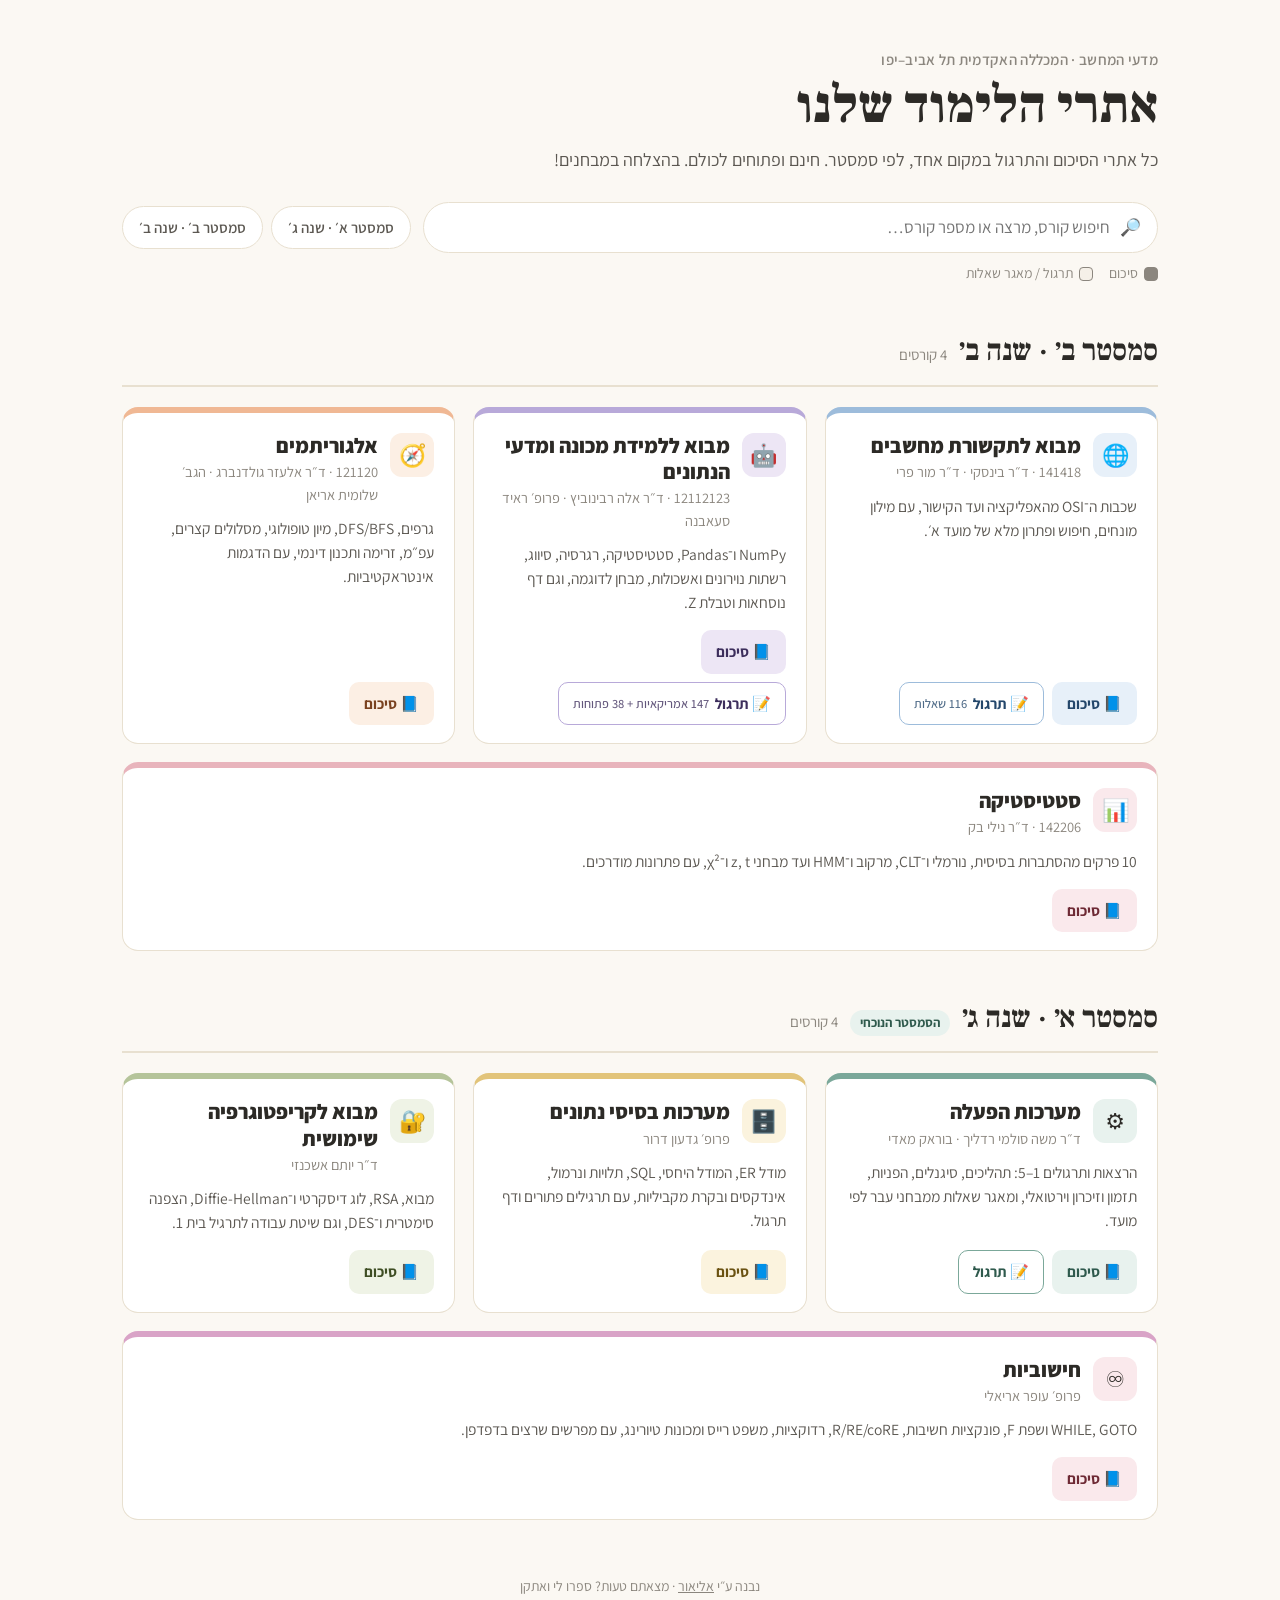
==== index.html @ f5ca0ba6 "Link computability summary; rename practice button Co-Authored-By: Claude Opus 5.5 <noreply@anthropi" ====
<!DOCTYPE html>
<html lang="he" dir="rtl">
<head>
<meta charset="utf-8">
<meta name="viewport" content="width=device-width, initial-scale=1">
<title>אתרי הלימוד · MTA</title>
<link rel="preconnect" href="https://fonts.googleapis.com">
<link rel="preconnect" href="https://fonts.gstatic.com" crossorigin>
<link href="https://fonts.googleapis.com/css2?family=Assistant:wght@400;500;600;700;800&family=Frank+Ruhl+Libre:wght@500;700;900&display=swap" rel="stylesheet">
<script data-goatcounter="https://eliorch.goatcounter.com/count" async src="//gc.zgo.at/count.js"></script>
<style>
  :root{
    --bg:#FBF8F3; --bg-soft:#F5F0E8; --card:#FFFFFF;
    --ink:#2C2A26; --ink-soft:#5C5852; --muted:#8B867E; --border:#E8E0D0;
    --teal:#7BA89A; --teal-bg:#E8F2EE; --teal-text:#2F5A4D;
    --pink:#E8B4BC; --pink-bg:#FAE9EC; --pink-text:#6E2A35;
    --lav:#B8A9D9; --lav-bg:#EDE6F5; --lav-text:#3D2E5C;
    --peach:#F0B894; --peach-bg:#FCEFE4; --peach-text:#7A4220;
    --sky:#9DBCDB; --sky-bg:#E7F0F9; --sky-text:#24476B;
    --sage:#B5C49A; --sage-bg:#EFF3E6; --sage-text:#3F4E24;
    --gold:#E2C47A; --gold-bg:#FBF3DE; --gold-text:#6B5212;
    --radius:16px;
  }
  @media (prefers-color-scheme: dark){
    :root{
      --bg:#1C1B19; --bg-soft:#24221F; --card:#2A2825;
      --ink:#F1ECE4; --ink-soft:#C9C2B7; --muted:#958E83; --border:#3A3733;
      --teal-bg:#22332E; --teal-text:#A9D3C6;
      --pink-bg:#3A272B; --pink-text:#F2C3CB;
      --lav-bg:#2E2840; --lav-text:#D4C9F0;
      --peach-bg:#3A2C22; --peach-text:#F5CDB0;
      --sky-bg:#22303F; --sky-text:#BBD5EF;
      --sage-bg:#2C3324; --sage-text:#CFDDB3;
      --gold-bg:#373020; --gold-text:#EED89E;
    }
  }
  *{box-sizing:border-box}
  html{scroll-behavior:smooth}
  body{
    margin:0; background:var(--bg); color:var(--ink);
    font-family:"Assistant",system-ui,sans-serif; font-size:17px; line-height:1.55;
  }
  .wrap{max-inline-size:1080px; margin-inline:auto; padding-inline:22px; padding-block:48px 64px}

  header.hero{margin-block-end:34px}
  .eyebrow{color:var(--muted); font-weight:600; letter-spacing:.02em; font-size:15px; margin:0 0 6px}
  h1{font-family:"Frank Ruhl Libre",serif; font-weight:900; font-size:clamp(34px,5.5vw,52px); line-height:1.1; margin:0 0 12px}
  .lead{color:var(--ink-soft); font-size:18px; max-inline-size:640px; margin:0}

  .tools{display:flex; flex-wrap:wrap; gap:12px; align-items:center; margin-block:28px 8px}
  .search{
    flex:1 1 260px; display:flex; align-items:center; gap:8px;
    background:var(--card); border:1px solid var(--border); border-radius:999px; padding:10px 16px;
  }
  .search input{border:0; outline:0; background:transparent; color:var(--ink); font:inherit; inline-size:100%}
  .search:focus-within{border-color:var(--teal)}
  .jump{display:flex; gap:8px; flex-wrap:wrap}
  .jump a{
    text-decoration:none; color:var(--ink-soft); font-weight:600; font-size:15px;
    border:1px solid var(--border); border-radius:999px; padding:9px 16px; background:var(--card);
  }
  .jump a:hover{color:var(--ink); border-color:var(--muted)}

  section.sem{margin-block-start:44px}
  .sem-head{display:flex; align-items:baseline; gap:12px; flex-wrap:wrap; border-block-end:2px solid var(--border); padding-block-end:10px; margin-block-end:20px}
  .sem-head h2{font-family:"Frank Ruhl Libre",serif; font-weight:700; font-size:30px; margin:0}
  .sem-head .meta{color:var(--muted); font-size:15px}
  .badge-now{background:var(--teal-bg); color:var(--teal-text); font-weight:700; font-size:13px; border-radius:999px; padding:3px 10px}

  .grid{display:flex; flex-wrap:wrap; gap:18px}
  .card{
    flex:1 1 300px; max-inline-size:100%;
    background:var(--card); border:1px solid var(--border); border-radius:var(--radius);
    padding:20px 20px 18px; display:flex; flex-direction:column; gap:10px;
    border-block-start:6px solid var(--accent);
    transition:transform .15s ease, box-shadow .15s ease;
  }
  .card:hover{transform:translateY(-2px); box-shadow:0 8px 24px rgba(0,0,0,.06)}
  .card .top{display:flex; gap:12px; align-items:flex-start}
  .icon{
    flex:none; inline-size:44px; block-size:44px; border-radius:12px;
    display:grid; place-items:center; font-size:22px; background:var(--accent-bg);
  }
  .card h3{margin:0; font-size:21px; font-weight:800; line-height:1.25}
  .card .who{margin:2px 0 0; color:var(--muted); font-size:14.5px}
  .card .desc{margin:0; color:var(--ink-soft); font-size:15.5px}
  .links{display:flex; flex-wrap:wrap; gap:8px; margin-block-start:auto; padding-block-start:6px}
  .btn{
    display:inline-flex; align-items:center; gap:6px; text-decoration:none; font-weight:700; font-size:15px;
    border-radius:10px; padding:9px 14px; border:1.5px solid transparent;
  }
  .btn.sum{background:var(--accent-bg); color:var(--accent-text)}
  .btn.que{background:transparent; color:var(--accent-text); border-color:var(--accent)}
  .btn:hover{filter:brightness(.96)}
  .c-rose{--accent:#D9A3C7;--accent-bg:var(--pink-bg);--accent-text:var(--pink-text)}
  .btn small{font-weight:500; opacity:.8}

  .c-teal{--accent:var(--teal);--accent-bg:var(--teal-bg);--accent-text:var(--teal-text)}
  .c-pink{--accent:var(--pink);--accent-bg:var(--pink-bg);--accent-text:var(--pink-text)}
  .c-lav{--accent:var(--lav);--accent-bg:var(--lav-bg);--accent-text:var(--lav-text)}
  .c-peach{--accent:var(--peach);--accent-bg:var(--peach-bg);--accent-text:var(--peach-text)}
  .c-sky{--accent:var(--sky);--accent-bg:var(--sky-bg);--accent-text:var(--sky-text)}
  .c-sage{--accent:var(--sage);--accent-bg:var(--sage-bg);--accent-text:var(--sage-text)}
  .c-gold{--accent:var(--gold);--accent-bg:var(--gold-bg);--accent-text:var(--gold-text)}

  .empty{display:none; color:var(--muted); padding:30px 0; text-align:center}
  footer{margin-block-start:56px; color:var(--muted); font-size:14px; text-align:center}
  footer a{color:inherit}
  .legend{display:flex; gap:16px; flex-wrap:wrap; color:var(--muted); font-size:14px; margin-block-start:10px}
  .legend span{display:inline-flex; align-items:center; gap:6px}
  .dot{inline-size:14px; block-size:14px; border-radius:4px; background:var(--bg-soft); border:1.5px solid var(--muted)}
  .dot.fill{background:var(--muted)}
</style>
</head>
<body>
<div class="wrap">

  <header class="hero">
    <p class="eyebrow">מדעי המחשב · המכללה האקדמית תל אביב–יפו</p>
    <h1>אתרי הלימוד שלנו</h1>
    <p class="lead">כל אתרי הסיכום והתרגול במקום אחד, לפי סמסטר. חינם ופתוחים לכולם. בהצלחה במבחנים!</p>

    <div class="tools">
      <label class="search">
        <span aria-hidden="true">🔎</span>
        <input id="q" type="search" placeholder="חיפוש קורס, מרצה או מספר קורס…" autocomplete="off">
      </label>
      <nav class="jump" aria-label="מעבר לסמסטר">
        <a href="#sem-3a">סמסטר א׳ · שנה ג׳</a>
        <a href="#sem-2b">סמסטר ב׳ · שנה ב׳</a>
      </nav>
    </div>
    <div class="legend">
      <span><i class="dot fill"></i> סיכום</span>
      <span><i class="dot"></i> תרגול / מאגר שאלות</span>
    </div>
  </header>

  <!-- ================= סמסטר ב׳ שנה ב׳ ================= -->
  <section class="sem" id="sem-2b">
    <div class="sem-head">
      <h2>סמסטר ב׳ · שנה ב׳</h2>
      <span class="meta">4 קורסים</span>
    </div>
    <div class="grid">

      <article class="card c-sky" data-k="תקשורת מחשבים 141418 בינסקי מור פרי רשתות">
        <div class="top"><div class="icon">🌐</div>
          <div><h3>מבוא לתקשורת מחשבים</h3><p class="who">141418 · ד״ר בינסקי · ד״ר מור פרי</p></div></div>
        <p class="desc">שכבות ה־OSI מהאפליקציה ועד הקישור, עם מילון מונחים, חיפוש ופתרון מלא של מועד א׳.</p>
        <div class="links">
          <a class="btn sum" href="https://eliorch.github.io/comsum/">📘 סיכום</a>
          <a class="btn que" href="https://eliorch.github.io/comque/">📝 תרגול <small>116 שאלות</small></a>
        </div>
      </article>

      <article class="card c-lav" data-k="למידת מכונה מדעי הנתונים ml 12112123 רבינוביץ סעאבנה pandas רגרסיה">
        <div class="top"><div class="icon">🤖</div>
          <div><h3>מבוא ללמידת מכונה ומדעי הנתונים</h3><p class="who">12112123 · ד״ר אלה רבינוביץ · פרופ׳ ראיד סעאבנה</p></div></div>
        <p class="desc">NumPy ו־Pandas, סטטיסטיקה, רגרסיה, סיווג, רשתות נוירונים ואשכולות, מבחן לדוגמה, וגם דף נוסחאות וטבלת Z.</p>
        <div class="links">
          <a class="btn sum" href="https://eliorch.github.io/mlsum/">📘 סיכום</a>
          <a class="btn que" href="https://eliorch.github.io/mlque/">📝 תרגול <small>147 אמריקאיות + 38 פתוחות</small></a>
        </div>
      </article>

      <article class="card c-peach" data-k="אלגוריתמים 121120 גולדנברג שלומית אריאן גרפים dfs bfs דייקסטרה">
        <div class="top"><div class="icon">🧭</div>
          <div><h3>אלגוריתמים</h3><p class="who">121120 · ד״ר אלעזר גולדנברג · הגב׳ שלומית אריאן</p></div></div>
        <p class="desc">גרפים, DFS/BFS, מיון טופולוגי, מסלולים קצרים, עפ״מ, זרימה ותכנון דינמי, עם הדגמות אינטראקטיביות.</p>
        <div class="links">
          <a class="btn sum" href="https://eliorch.github.io/algosum/">📘 סיכום</a>
        </div>
      </article>

      <article class="card c-pink" data-k="סטטיסטיקה 142206 בק מבחני השערות מרקוב">
        <div class="top"><div class="icon">📊</div>
          <div><h3>סטטיסטיקה</h3><p class="who">142206 · ד״ר נילי בק</p></div></div>
        <p class="desc">10 פרקים מהסתברות בסיסית, נורמלי ו־CLT, מרקוב ו־HMM ועד מבחני z, t ו־χ², עם פתרונות מודרכים.</p>
        <div class="links">
          <a class="btn sum" href="https://eliorch.github.io/statsum/">📘 סיכום</a>
        </div>
      </article>

    </div>
  </section>

  <!-- ================= סמסטר א׳ שנה ג׳ ================= -->
  <section class="sem" id="sem-3a">
    <div class="sem-head">
      <h2>סמסטר א׳ · שנה ג׳</h2>
      <span class="badge-now">הסמסטר הנוכחי</span>
      <span class="meta">4 קורסים</span>
    </div>
    <div class="grid">

      <article class="card c-teal" data-k="מערכות הפעלה os סולמי רדליך מאדי תהליכים זיכרון וירטואלי">
        <div class="top"><div class="icon">⚙️</div>
          <div><h3>מערכות הפעלה</h3><p class="who">ד״ר משה סולמי רדליך · בוראק מאדי</p></div></div>
        <p class="desc">הרצאות ותרגולים 1–5: תהליכים, סיגנלים, הפניות, תזמון וזיכרון וירטואלי, ומאגר שאלות ממבחני עבר לפי מועד.</p>
        <div class="links">
          <a class="btn sum" href="https://eliorch.github.io/ossum/">📘 סיכום</a>
          <a class="btn que" href="https://eliorch.github.io/osque/">📝 תרגול</a>
        </div>
      </article>

      <article class="card c-gold" data-k="מערכות בסיסי נתונים db דרור sql er מודל יחסי">
        <div class="top"><div class="icon">🗄️</div>
          <div><h3>מערכות בסיסי נתונים</h3><p class="who">פרופ׳ גדעון דרור</p></div></div>
        <p class="desc">מודל ER, המודל היחסי, SQL, תלויות ונרמול, אינדקסים ובקרת מקביליות, עם תרגילים פתורים ודף תרגול.</p>
        <div class="links">
          <a class="btn sum" href="https://eliorch.github.io/dbsum/">📘 סיכום</a>
        </div>
      </article>

      <article class="card c-sage" data-k="קריפטוגרפיה שימושית crypto אשכנזי הצפנה">
        <div class="top"><div class="icon">🔐</div>
          <div><h3>מבוא לקריפטוגרפיה שימושית</h3><p class="who">ד״ר יותם אשכנזי</p></div></div>
        <p class="desc">מבוא, RSA, לוג דיסקרטי ו־Diffie-Hellman, הצפנה סימטרית ו־DES, וגם שיטת עבודה לתרגיל בית 1.</p>
        <div class="links">
          <a class="btn sum" href="https://eliorch.github.io/cryptosum/">📘 סיכום</a>
        </div>
      </article>

      <article class="card c-rose" data-k="חישוביות אריאלי while goto מכונת טיורינג רייס רדוקציות כריעות">
        <div class="top"><div class="icon">♾️</div>
          <div><h3>חישוביות</h3><p class="who">פרופ׳ עופר אריאלי</p></div></div>
        <p class="desc">WHILE, GOTO ושפת F, פונקציות חשיבות, R/RE/coRE, רדוקציות, משפט רייס ומכונות טיורינג, עם מפרשים שרצים בדפדפן.</p>
        <div class="links">
          <a class="btn sum" href="https://eliorch.github.io/computsum/">📘 סיכום</a>
        </div>
      </article>

    </div>
  </section>

  <p class="empty" id="empty">לא נמצא קורס מתאים לחיפוש.</p>

  <footer>
    נבנה ע״י <a href="https://github.com/EliorCh">אליאור</a> · מצאתם טעות? ספרו לי ואתקן
  </footer>
</div>

<script>
  const q = document.getElementById('q');
  const cards = [...document.querySelectorAll('.card')];
  const sems = [...document.querySelectorAll('section.sem')];
  q.addEventListener('input', () => {
    const t = q.value.trim().toLowerCase();
    let any = false;
    cards.forEach(c => {
      const hit = !t || (c.textContent + ' ' + c.dataset.k).toLowerCase().includes(t);
      c.style.display = hit ? '' : 'none';
      if (hit) any = true;
    });
    sems.forEach(s => {
      s.style.display = [...s.querySelectorAll('.card')].some(c => c.style.display !== 'none') ? '' : 'none';
    });
    document.getElementById('empty').style.display = any ? 'none' : 'block';
  });
</script>
</body>
</html>
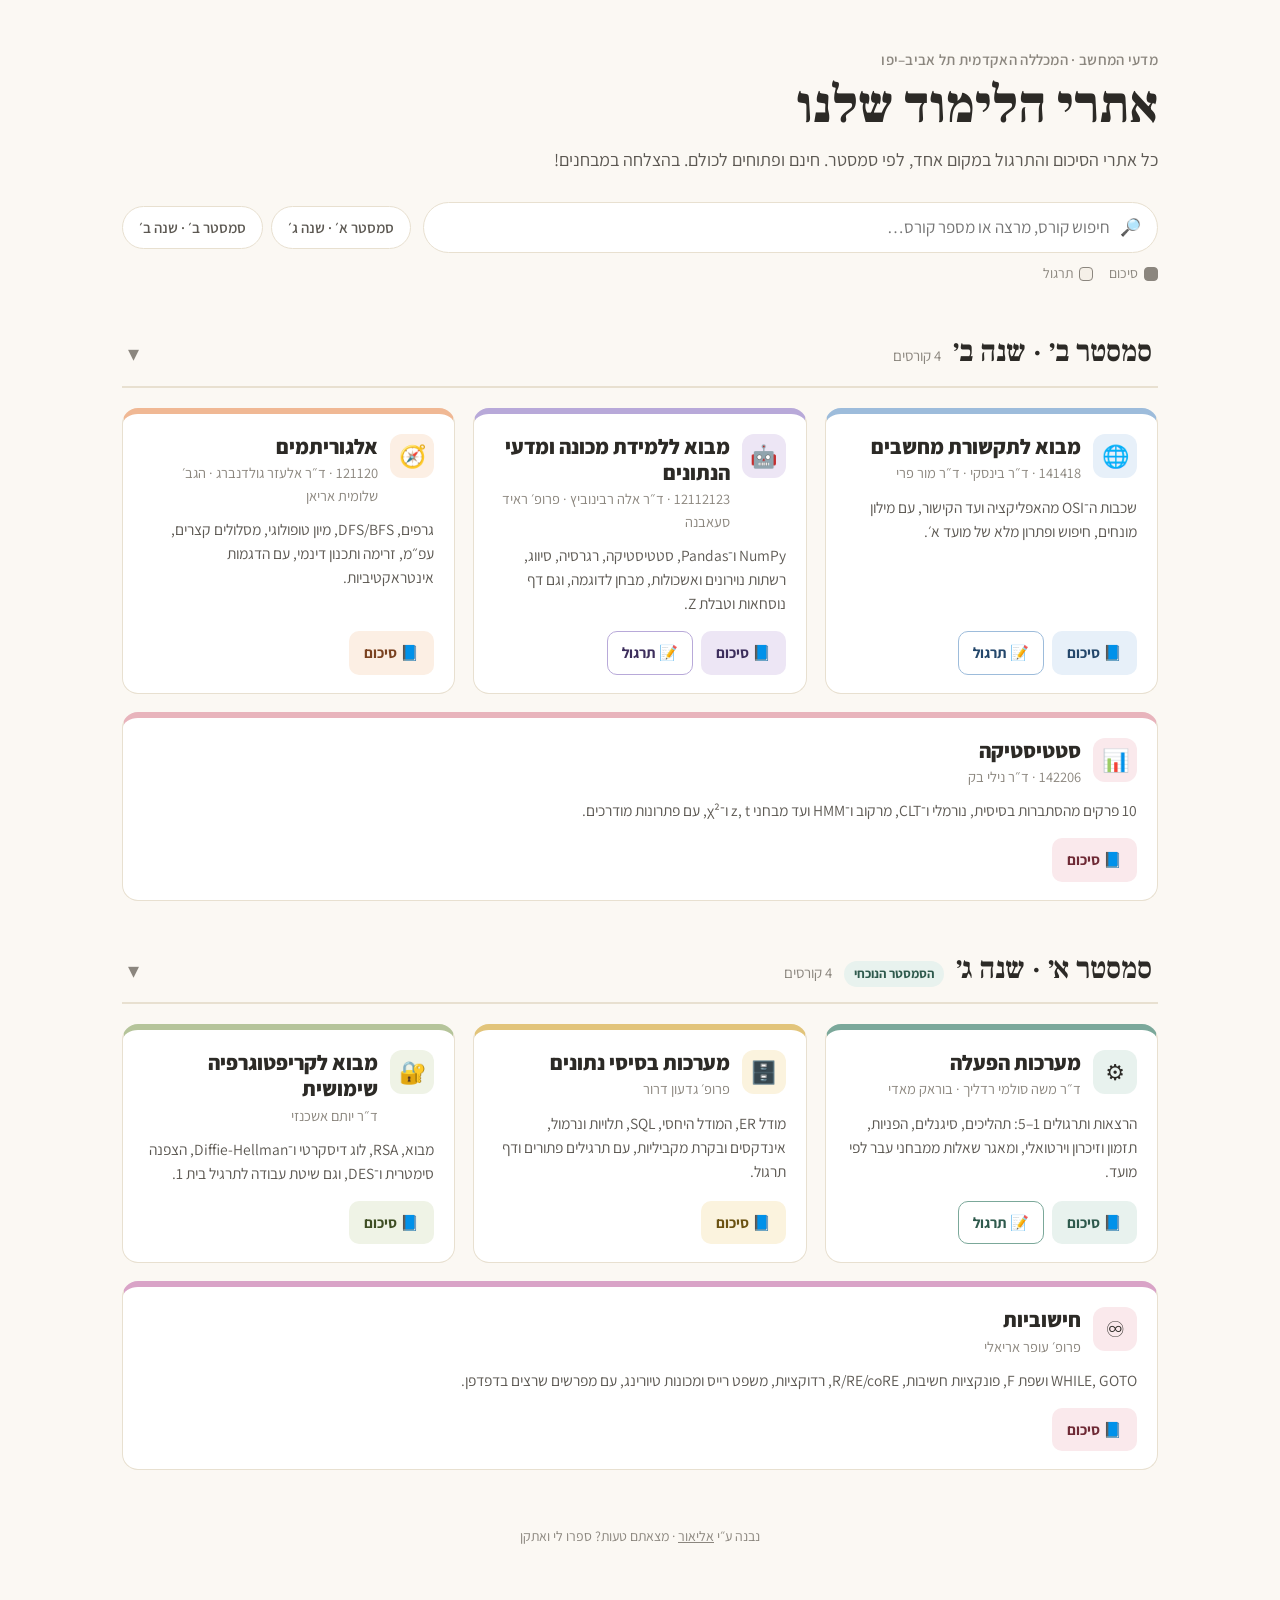
==== commit 3d64f91f: "Collapsible semesters; drop question counts Co-Authored-By: Claude Opus 5.5 <noreply@anthropic.com> " ====
--- a/index.html
+++ b/index.html
@@ -63,6 +63,13 @@
 
   section.sem{margin-block-start:44px}
   .sem-head{display:flex; align-items:baseline; gap:12px; flex-wrap:wrap; border-block-end:2px solid var(--border); padding-block-end:10px; margin-block-end:20px}
+  .sem-head{inline-size:100%; background:none; border:0; border-block-end:2px solid var(--border); color:inherit; font:inherit; text-align:start; cursor:pointer}
+  .sem-head:hover h2{color:var(--ink-soft)}
+  .chev{margin-inline-start:auto; font-size:22px; color:var(--muted); transition:transform .2s ease}
+  section.sem.collapsed .chev{transform:rotate(90deg)}
+  section.sem.collapsed .grid{display:none}
+  section.sem.collapsed .sem-head{margin-block-end:0}
+  .sem-tools{display:flex; gap:8px}
   .sem-head h2{font-family:"Frank Ruhl Libre",serif; font-weight:700; font-size:30px; margin:0}
   .sem-head .meta{color:var(--muted); font-size:15px}
   .badge-now{background:var(--teal-bg); color:var(--teal-text); font-weight:700; font-size:13px; border-radius:999px; padding:3px 10px}
@@ -132,16 +139,17 @@
     </div>
     <div class="legend">
       <span><i class="dot fill"></i> סיכום</span>
-      <span><i class="dot"></i> תרגול / מאגר שאלות</span>
+      <span><i class="dot"></i> תרגול</span>
     </div>
   </header>
 
   <!-- ================= סמסטר ב׳ שנה ב׳ ================= -->
   <section class="sem" id="sem-2b">
-    <div class="sem-head">
+    <button class="sem-head" type="button" aria-expanded="true">
       <h2>סמסטר ב׳ · שנה ב׳</h2>
       <span class="meta">4 קורסים</span>
-    </div>
+      <span class="chev" aria-hidden="true">▾</span>
+    </button>
     <div class="grid">
 
       <article class="card c-sky" data-k="תקשורת מחשבים 141418 בינסקי מור פרי רשתות">
@@ -150,7 +158,7 @@
         <p class="desc">שכבות ה־OSI מהאפליקציה ועד הקישור, עם מילון מונחים, חיפוש ופתרון מלא של מועד א׳.</p>
         <div class="links">
           <a class="btn sum" href="https://eliorch.github.io/comsum/">📘 סיכום</a>
-          <a class="btn que" href="https://eliorch.github.io/comque/">📝 תרגול <small>116 שאלות</small></a>
+          <a class="btn que" href="https://eliorch.github.io/comque/">📝 תרגול</a>
         </div>
       </article>
 
@@ -160,7 +168,7 @@
         <p class="desc">NumPy ו־Pandas, סטטיסטיקה, רגרסיה, סיווג, רשתות נוירונים ואשכולות, מבחן לדוגמה, וגם דף נוסחאות וטבלת Z.</p>
         <div class="links">
           <a class="btn sum" href="https://eliorch.github.io/mlsum/">📘 סיכום</a>
-          <a class="btn que" href="https://eliorch.github.io/mlque/">📝 תרגול <small>147 אמריקאיות + 38 פתוחות</small></a>
+          <a class="btn que" href="https://eliorch.github.io/mlque/">📝 תרגול</a>
         </div>
       </article>
 
@@ -187,11 +195,12 @@
 
   <!-- ================= סמסטר א׳ שנה ג׳ ================= -->
   <section class="sem" id="sem-3a">
-    <div class="sem-head">
+    <button class="sem-head" type="button" aria-expanded="true">
       <h2>סמסטר א׳ · שנה ג׳</h2>
       <span class="badge-now">הסמסטר הנוכחי</span>
       <span class="meta">4 קורסים</span>
-    </div>
+      <span class="chev" aria-hidden="true">▾</span>
+    </button>
     <div class="grid">
 
       <article class="card c-teal" data-k="מערכות הפעלה os סולמי רדליך מאדי תהליכים זיכרון וירטואלי">
@@ -245,6 +254,24 @@
   const q = document.getElementById('q');
   const cards = [...document.querySelectorAll('.card')];
   const sems = [...document.querySelectorAll('section.sem')];
+
+  const KEY='semCollapsed';
+  let saved={}; try{saved=JSON.parse(localStorage.getItem(KEY)||'{}')}catch(e){}
+  function setOpen(s,open){
+    s.classList.toggle('collapsed',!open);
+    s.querySelector('.sem-head').setAttribute('aria-expanded',String(open));
+  }
+  sems.forEach(s=>{
+    if(saved[s.id]) setOpen(s,false);
+    s.querySelector('.sem-head').addEventListener('click',()=>{
+      const open=s.classList.contains('collapsed');
+      setOpen(s,open); saved[s.id]=!open;
+      try{localStorage.setItem(KEY,JSON.stringify(saved))}catch(e){}
+    });
+  });
+  document.querySelectorAll('.jump a').forEach(a=>a.addEventListener('click',()=>{
+    const s=document.querySelector(a.getAttribute('href')); if(s) setOpen(s,true);
+  }));
   q.addEventListener('input', () => {
     const t = q.value.trim().toLowerCase();
     let any = false;
@@ -254,6 +281,7 @@
       if (hit) any = true;
     });
     sems.forEach(s => {
+      if (t) s.classList.remove('collapsed'); else if (saved[s.id]) s.classList.add('collapsed');
       s.style.display = [...s.querySelectorAll('.card')].some(c => c.style.display !== 'none') ? '' : 'none';
     });
     document.getElementById('empty').style.display = any ? 'none' : 'block';
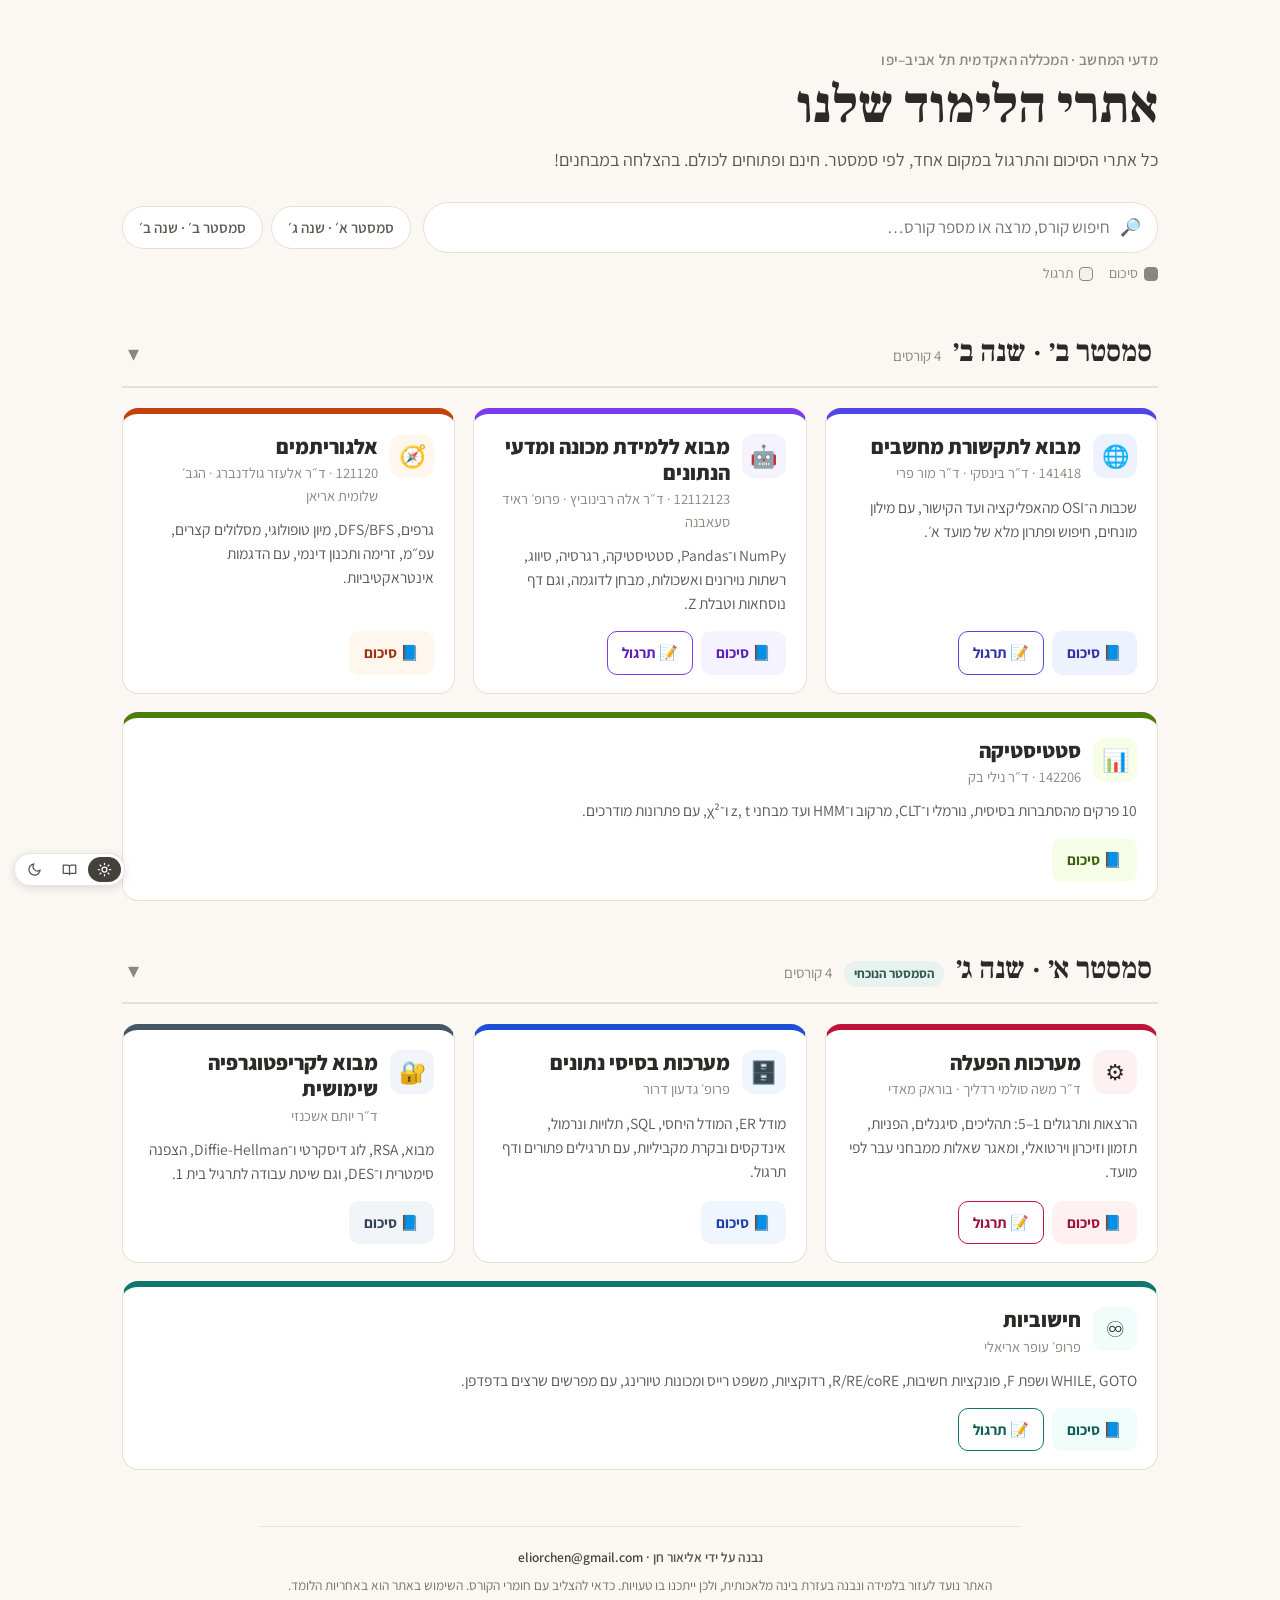
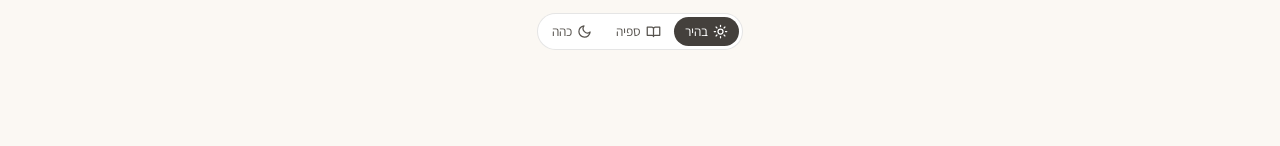
==== commit 2f0487a2: "Shared design language: course colors, reading themes, footer, report/ask panel Co-Authored-By: Clau" ====
--- a/index.html
+++ b/index.html
@@ -21,19 +21,6 @@
     --gold:#E2C47A; --gold-bg:#FBF3DE; --gold-text:#6B5212;
     --radius:16px;
   }
-  @media (prefers-color-scheme: dark){
-    :root{
-      --bg:#1C1B19; --bg-soft:#24221F; --card:#2A2825;
-      --ink:#F1ECE4; --ink-soft:#C9C2B7; --muted:#958E83; --border:#3A3733;
-      --teal-bg:#22332E; --teal-text:#A9D3C6;
-      --pink-bg:#3A272B; --pink-text:#F2C3CB;
-      --lav-bg:#2E2840; --lav-text:#D4C9F0;
-      --peach-bg:#3A2C22; --peach-text:#F5CDB0;
-      --sky-bg:#22303F; --sky-text:#BBD5EF;
-      --sage-bg:#2C3324; --sage-text:#CFDDB3;
-      --gold-bg:#373020; --gold-text:#EED89E;
-    }
-  }
   *{box-sizing:border-box}
   html{scroll-behavior:smooth}
   body{
@@ -76,6 +63,7 @@
 
   .grid{display:flex; flex-wrap:wrap; gap:18px}
   .card{
+    --accent:var(--mta-acc); --accent-bg:var(--mta-acc-soft); --accent-text:var(--mta-acc-ink);
     flex:1 1 300px; max-inline-size:100%;
     background:var(--card); border:1px solid var(--border); border-radius:var(--radius);
     padding:20px 20px 18px; display:flex; flex-direction:column; gap:10px;
@@ -99,16 +87,8 @@
   .btn.sum{background:var(--accent-bg); color:var(--accent-text)}
   .btn.que{background:transparent; color:var(--accent-text); border-color:var(--accent)}
   .btn:hover{filter:brightness(.96)}
-  .c-rose{--accent:#D9A3C7;--accent-bg:var(--pink-bg);--accent-text:var(--pink-text)}
   .btn small{font-weight:500; opacity:.8}
 
-  .c-teal{--accent:var(--teal);--accent-bg:var(--teal-bg);--accent-text:var(--teal-text)}
-  .c-pink{--accent:var(--pink);--accent-bg:var(--pink-bg);--accent-text:var(--pink-text)}
-  .c-lav{--accent:var(--lav);--accent-bg:var(--lav-bg);--accent-text:var(--lav-text)}
-  .c-peach{--accent:var(--peach);--accent-bg:var(--peach-bg);--accent-text:var(--peach-text)}
-  .c-sky{--accent:var(--sky);--accent-bg:var(--sky-bg);--accent-text:var(--sky-text)}
-  .c-sage{--accent:var(--sage);--accent-bg:var(--sage-bg);--accent-text:var(--sage-text)}
-  .c-gold{--accent:var(--gold);--accent-bg:var(--gold-bg);--accent-text:var(--gold-text)}
 
   .empty{display:none; color:var(--muted); padding:30px 0; text-align:center}
   footer{margin-block-start:56px; color:var(--muted); font-size:14px; text-align:center}
@@ -118,6 +98,7 @@
   .dot{inline-size:14px; block-size:14px; border-radius:4px; background:var(--bg-soft); border:1.5px solid var(--muted)}
   .dot.fill{background:var(--muted)}
 </style>
+<!-- mta-theme --><link rel="stylesheet" href="site-theme.css"><script src="site-theme.js" data-course="home" data-fam="home" data-footer=".wrap"></script><!-- /mta-theme -->
 </head>
 <body>
 <div class="wrap">
@@ -152,7 +133,7 @@
     </button>
     <div class="grid">
 
-      <article class="card c-sky" data-k="תקשורת מחשבים 141418 בינסקי מור פרי רשתות">
+      <article class="card mta-c-com" data-k="תקשורת מחשבים 141418 בינסקי מור פרי רשתות">
         <div class="top"><div class="icon">🌐</div>
           <div><h3>מבוא לתקשורת מחשבים</h3><p class="who">141418 · ד״ר בינסקי · ד״ר מור פרי</p></div></div>
         <p class="desc">שכבות ה־OSI מהאפליקציה ועד הקישור, עם מילון מונחים, חיפוש ופתרון מלא של מועד א׳.</p>
@@ -162,7 +143,7 @@
         </div>
       </article>
 
-      <article class="card c-lav" data-k="למידת מכונה מדעי הנתונים ml 12112123 רבינוביץ סעאבנה pandas רגרסיה">
+      <article class="card mta-c-ml" data-k="למידת מכונה מדעי הנתונים ml 12112123 רבינוביץ סעאבנה pandas רגרסיה">
         <div class="top"><div class="icon">🤖</div>
           <div><h3>מבוא ללמידת מכונה ומדעי הנתונים</h3><p class="who">12112123 · ד״ר אלה רבינוביץ · פרופ׳ ראיד סעאבנה</p></div></div>
         <p class="desc">NumPy ו־Pandas, סטטיסטיקה, רגרסיה, סיווג, רשתות נוירונים ואשכולות, מבחן לדוגמה, וגם דף נוסחאות וטבלת Z.</p>
@@ -172,7 +153,7 @@
         </div>
       </article>
 
-      <article class="card c-peach" data-k="אלגוריתמים 121120 גולדנברג שלומית אריאן גרפים dfs bfs דייקסטרה">
+      <article class="card mta-c-algo" data-k="אלגוריתמים 121120 גולדנברג שלומית אריאן גרפים dfs bfs דייקסטרה">
         <div class="top"><div class="icon">🧭</div>
           <div><h3>אלגוריתמים</h3><p class="who">121120 · ד״ר אלעזר גולדנברג · הגב׳ שלומית אריאן</p></div></div>
         <p class="desc">גרפים, DFS/BFS, מיון טופולוגי, מסלולים קצרים, עפ״מ, זרימה ותכנון דינמי, עם הדגמות אינטראקטיביות.</p>
@@ -181,7 +162,7 @@
         </div>
       </article>
 
-      <article class="card c-pink" data-k="סטטיסטיקה 142206 בק מבחני השערות מרקוב">
+      <article class="card mta-c-stats" data-k="סטטיסטיקה 142206 בק מבחני השערות מרקוב">
         <div class="top"><div class="icon">📊</div>
           <div><h3>סטטיסטיקה</h3><p class="who">142206 · ד״ר נילי בק</p></div></div>
         <p class="desc">10 פרקים מהסתברות בסיסית, נורמלי ו־CLT, מרקוב ו־HMM ועד מבחני z, t ו־χ², עם פתרונות מודרכים.</p>
@@ -203,7 +184,7 @@
     </button>
     <div class="grid">
 
-      <article class="card c-teal" data-k="מערכות הפעלה os סולמי רדליך מאדי תהליכים זיכרון וירטואלי">
+      <article class="card mta-c-os" data-k="מערכות הפעלה os סולמי רדליך מאדי תהליכים זיכרון וירטואלי">
         <div class="top"><div class="icon">⚙️</div>
           <div><h3>מערכות הפעלה</h3><p class="who">ד״ר משה סולמי רדליך · בוראק מאדי</p></div></div>
         <p class="desc">הרצאות ותרגולים 1–5: תהליכים, סיגנלים, הפניות, תזמון וזיכרון וירטואלי, ומאגר שאלות ממבחני עבר לפי מועד.</p>
@@ -213,7 +194,7 @@
         </div>
       </article>
 
-      <article class="card c-gold" data-k="מערכות בסיסי נתונים db דרור sql er מודל יחסי">
+      <article class="card mta-c-db" data-k="מערכות בסיסי נתונים db דרור sql er מודל יחסי">
         <div class="top"><div class="icon">🗄️</div>
           <div><h3>מערכות בסיסי נתונים</h3><p class="who">פרופ׳ גדעון דרור</p></div></div>
         <p class="desc">מודל ER, המודל היחסי, SQL, תלויות ונרמול, אינדקסים ובקרת מקביליות, עם תרגילים פתורים ודף תרגול.</p>
@@ -222,7 +203,7 @@
         </div>
       </article>
 
-      <article class="card c-sage" data-k="קריפטוגרפיה שימושית crypto אשכנזי הצפנה">
+      <article class="card mta-c-crypto" data-k="קריפטוגרפיה שימושית crypto אשכנזי הצפנה">
         <div class="top"><div class="icon">🔐</div>
           <div><h3>מבוא לקריפטוגרפיה שימושית</h3><p class="who">ד״ר יותם אשכנזי</p></div></div>
         <p class="desc">מבוא, RSA, לוג דיסקרטי ו־Diffie-Hellman, הצפנה סימטרית ו־DES, וגם שיטת עבודה לתרגיל בית 1.</p>
@@ -231,12 +212,13 @@
         </div>
       </article>
 
-      <article class="card c-rose" data-k="חישוביות אריאלי while goto מכונת טיורינג רייס רדוקציות כריעות">
+      <article class="card mta-c-comp" data-k="חישוביות אריאלי while goto מכונת טיורינג רייס רדוקציות כריעות">
         <div class="top"><div class="icon">♾️</div>
           <div><h3>חישוביות</h3><p class="who">פרופ׳ עופר אריאלי</p></div></div>
         <p class="desc">WHILE, GOTO ושפת F, פונקציות חשיבות, R/RE/coRE, רדוקציות, משפט רייס ומכונות טיורינג, עם מפרשים שרצים בדפדפן.</p>
         <div class="links">
           <a class="btn sum" href="https://eliorch.github.io/computsum/">📘 סיכום</a>
+          <a class="btn que" href="https://eliorch.github.io/computque/">📝 תרגול</a>
         </div>
       </article>
 
@@ -245,9 +227,6 @@
 
   <p class="empty" id="empty">לא נמצא קורס מתאים לחיפוש.</p>
 
-  <footer>
-    נבנה ע״י <a href="https://github.com/EliorCh">אליאור</a> · מצאתם טעות? ספרו לי ואתקן
-  </footer>
 </div>
 
 <script>
--- a/site-theme.css
+++ b/site-theme.css
@@ -0,0 +1,148 @@
+@import url("https://fonts.googleapis.com/css2?family=Assistant:wght@400;500;600;700;800&family=Frank+Ruhl+Libre:wght@500;700;900&display=swap");
+/* =====================================================================
+   Shared design language for all of Elior's MTA study sites.
+   Loaded by every site as ../main/site-theme.css (+ site-theme.js).
+   One place to change: course colors, themes, footer, per-family hooks.
+   ===================================================================== */
+
+/* ---------- 1. Course colors (one line per course; .mta-c-<course> applies them to a single element, e.g. a card on the home page) ---------- */
+:root{
+  --mta-acc:#4f46e5; --mta-acc-soft:#eef2ff; --mta-acc-ink:#3730a3;
+  --mta-side1:#1e1b4b; --mta-side2:#312e81; --mta-hi:#fbbf24;
+}
+html[data-course="com"],.mta-c-com{--mta-acc:#4f46e5;--mta-acc-soft:#eef2ff;--mta-acc-ink:#3730a3;--mta-side1:#1e1b4b;--mta-side2:#312e81}
+html[data-course="ml"],.mta-c-ml{--mta-acc:#7c3aed;--mta-acc-soft:#f5f3ff;--mta-acc-ink:#5b21b6;--mta-side1:#2e1065;--mta-side2:#4c1d95}
+html[data-course="algo"],.mta-c-algo{--mta-acc:#c2410c;--mta-acc-soft:#fff7ed;--mta-acc-ink:#9a3412;--mta-side1:#431407;--mta-side2:#7c2d12}
+html[data-course="stats"],.mta-c-stats{--mta-acc:#4d7c0f;--mta-acc-soft:#f7fee7;--mta-acc-ink:#3f6212;--mta-side1:#1a2e05;--mta-side2:#365314}
+html[data-course="os"],.mta-c-os{--mta-acc:#be123c;--mta-acc-soft:#fff1f2;--mta-acc-ink:#9f1239;--mta-side1:#4c0519;--mta-side2:#881337}
+html[data-course="db"],.mta-c-db{--mta-acc:#1d4ed8;--mta-acc-soft:#eff6ff;--mta-acc-ink:#1e40af;--mta-side1:#172554;--mta-side2:#1e3a8a}
+html[data-course="comp"],.mta-c-comp{--mta-acc:#0f766e;--mta-acc-soft:#f0fdfa;--mta-acc-ink:#115e59;--mta-side1:#042f2e;--mta-side2:#134e4a}
+html[data-course="crypto"],.mta-c-crypto{--mta-acc:#475569;--mta-acc-soft:#f1f5f9;--mta-acc-ink:#334155;--mta-side1:#0f172a;--mta-side2:#1e293b}
+html[data-course="home"],.mta-c-home{--mta-acc:#44403c;--mta-acc-soft:#f5f5f4;--mta-acc-ink:#292524;--mta-side1:#1c1917;--mta-side2:#292524}
+
+/* ---------- 2. Reading themes (chosen by the student, saved across all sites) ---------- */
+html[data-mta-theme="sepia"]{filter:sepia(.32) brightness(.97) contrast(.97)}
+html[data-mta-theme="dark"]{filter:invert(1) hue-rotate(180deg) contrast(.86);background:#fbf9f3}
+/* things that are already dark, or are pictures, are flipped back so they keep their real colors */
+html[data-mta-theme="dark"] :is(img,video,canvas,picture,iframe,.mta-keep){filter:invert(1) hue-rotate(180deg)}
+html[data-mta-theme="dark"] :is(img,video,canvas,picture,iframe,.mta-keep) :is(img,video,canvas,picture,iframe,.mta-keep){filter:none}
+
+/* ---------- 3. Footer and theme switcher ---------- */
+.mta-foot{direction:rtl;text-align:center;margin:56px auto 24px;padding:20px 16px 8px;max-width:760px;
+  border-top:1px solid rgba(0,0,0,.09);color:#78716c;font-size:13.5px;line-height:1.6;font-family:inherit}
+.mta-foot p{margin:0 0 6px;color:inherit}
+.mta-foot .mta-by{font-weight:600;color:#57534e}
+.mta-foot a{color:var(--mta-acc);text-decoration:none}
+.mta-foot a:hover{text-decoration:underline}
+.mta-theme{display:inline-flex;gap:2px;padding:3px;border-radius:999px;background:#fff;border:1px solid rgba(0,0,0,.1);direction:rtl}
+.mta-theme button svg{display:block}
+.mta-theme button{all:unset;cursor:pointer;display:inline-flex;align-items:center;gap:5px;padding:4px 11px;border-radius:999px;
+  font:500 13px/1.4 inherit;color:#57534e;font-family:inherit}
+.mta-theme button:hover{background:#f5f5f4}
+.mta-theme button[aria-pressed="true"]{background:var(--mta-acc);color:#fff}
+.mta-theme button:focus-visible{outline:2px solid var(--mta-acc);outline-offset:1px}
+.mta-theme-inline{margin-top:10px}
+.mta-theme-float{position:fixed;left:14px;bottom:14px;z-index:90;box-shadow:0 2px 10px rgba(0,0,0,.12)}
+.mta-theme-float .mta-l{display:none}
+.mta-theme-float button{padding:5px 9px;font-size:14px}
+@media print{.mta-theme-float,.mta-theme-inline{display:none}}
+
+/* ---------- 4. Family hooks: map the course color into each site family ---------- */
+
+/* 4a. Summary sites with the indigo sidebar (comsum, algosum, statsum, mlsum) */
+html[data-fam="ind"]{--indigo-9:var(--mta-side2);--indigo-7:var(--mta-acc);--indigo-3:var(--mta-acc-soft);--indigo-1:var(--mta-acc-soft)}
+html[data-fam="ind"] .sidebar{background:linear-gradient(180deg,var(--mta-side1) 0%,var(--mta-side2) 100%)}
+html[data-fam="ind"] .sidebar :is(.brand-sub,.nav-list a){color:rgba(255,255,255,.78)}
+html[data-fam="ind"] .sidebar :is(.brand-meta,.nav-label){color:rgba(255,255,255,.55)}
+html[data-fam="ind"] .sidebar .nav-list a:hover,html[data-fam="ind"] .sidebar .nav-list a.active{color:#fff}
+html[data-fam="ind"][data-mta-theme="dark"] :is(.sidebar,pre,.code-label){filter:invert(1) hue-rotate(180deg) brightness(1.07)}
+
+/* 4b. Computability summary (computsum) */
+html[data-fam="rail"] body{--accent:var(--mta-acc);--accent-soft:var(--mta-acc-soft)}
+html[data-fam="rail"] .rail{background:linear-gradient(180deg,var(--mta-side1) 0%,var(--mta-side2) 100%)}
+html[data-fam="rail"] .rail :is(a.ch,.brand small){color:rgba(255,255,255,.8)}
+html[data-fam="rail"] .rail :is(.secs a,.brand-meta,.nav-label){color:rgba(255,255,255,.58)}
+html[data-fam="rail"] .rail :is(a.ch:hover,a.ch.active,.secs a.on,.secs a:hover){color:#fff}
+html[data-fam="rail"][data-mta-theme="dark"] :is(.rail,pre,.menu-btn,#nilv,.nil-float){filter:invert(1) hue-rotate(180deg) brightness(1.07)}
+
+/* 4c. Operating-systems summary (ossum) */
+html[data-fam="os"]{--ink:var(--mta-acc);--rail-1:var(--mta-side1);--rail-2:var(--mta-side2)}
+html[data-fam="os"] nav.side :is(.sub,a.sec){color:rgba(255,255,255,.62)}
+html[data-fam="os"] nav.side a.ch{color:rgba(255,255,255,.85)}
+html[data-fam="os"][data-mta-theme="dark"] :is(nav.side,pre){filter:invert(1) hue-rotate(180deg) brightness(1.07)}
+
+/* shared building blocks the restyled families use */
+html[data-fam="db"],html[data-fam="cr"]{--mta-serif:"Frank Ruhl Libre",Georgia,serif;--mta-sans:"Assistant",-apple-system,sans-serif}
+
+/* 4d. Database systems summary (dbsum) */
+html[data-fam="db"]{--paper:#fbf9f3;--surface:#fffefa;--ink:#1c1917;--muted:#6f6863;--line:#e7e5e0;--grid:#f1efe9}
+html[data-fam="db"] body{font-family:var(--mta-sans);
+  background-image:radial-gradient(circle at 20% 0%,rgba(99,102,241,.035),transparent 40%),radial-gradient(circle at 80% 100%,rgba(245,158,11,.035),transparent 40%);background-attachment:fixed}
+html[data-fam="db"] :is(h1,h2,h3){font-family:var(--mta-serif);font-weight:700}
+html[data-fam="db"] h1{letter-spacing:-.02em}
+html[data-fam="db"] main h2{border-bottom:0;position:relative;padding-inline-start:18px;padding-bottom:0;letter-spacing:-.01em}
+html[data-fam="db"] main h2::before{content:"";position:absolute;inset-inline-start:0;top:.3em;bottom:.3em;width:4px;border-radius:2px;background:var(--mta-acc)}
+html[data-fam="db"] nav.side{background:linear-gradient(180deg,var(--mta-side1),var(--mta-side2))!important;color:#fff;border:0!important}
+html[data-fam="db"] nav.side :is(.brand,a){color:rgba(255,255,255,.82)}
+html[data-fam="db"] nav.side .brand{font-family:var(--mta-serif);font-weight:700;color:#fff}
+html[data-fam="db"] nav.side :is(.navh,li.navpart){color:rgba(255,255,255,.55)}
+html[data-fam="db"] nav.side a:hover{background:rgba(255,255,255,.08);color:#fff}
+html[data-fam="db"] nav.side :is(a.active,ol.pages a[aria-current="page"]){background:rgba(255,255,255,.12);color:#fff;box-shadow:inset -3px 0 0 var(--mta-hi)}
+html[data-fam="db"] .menubtn{background:var(--mta-side2);color:#fff;border-color:var(--mta-side2)}
+html[data-fam="db"] table{border-radius:10px;overflow:hidden;box-shadow:0 1px 2px rgba(28,25,23,.04),0 1px 3px rgba(28,25,23,.06)}
+html[data-fam="db"][data-mta-theme="dark"] :is(nav.side,.menubtn){filter:invert(1) hue-rotate(180deg) brightness(1.07)}
+
+/* 4e. Cryptography summary (cryptosum) */
+html[data-fam="cr"]{--bg:#fbf9f3;--paper:#fffefa;--ink:#1c1917;--muted:#6f6863;--line:#e7e5e0;--side:var(--mta-side1);--accent:var(--mta-acc)}
+html[data-fam="cr"] body{font-family:var(--mta-sans);
+  background-image:radial-gradient(circle at 20% 0%,rgba(99,102,241,.035),transparent 40%),radial-gradient(circle at 80% 100%,rgba(245,158,11,.035),transparent 40%);background-attachment:fixed}
+html[data-fam="cr"] :is(h1,h2,h3){font-family:var(--mta-serif);font-weight:700}
+html[data-fam="cr"] h3{color:var(--ink)}
+html[data-fam="cr"] nav.side{background:linear-gradient(180deg,var(--mta-side1),var(--mta-side2));color:rgba(255,255,255,.82)}
+html[data-fam="cr"] nav.side .brand{font-family:var(--mta-serif)}
+html[data-fam="cr"] nav.side h4{color:var(--mta-hi)}
+html[data-fam="cr"] .cover{background:linear-gradient(135deg,var(--mta-side1),var(--mta-side2))}
+html[data-fam="cr"] th{background:#f1f5f9}
+html[data-fam="cr"] code{background:#f5f5f4;border:1px solid #e7e5e4;color:#be185d}
+html[data-fam="cr"] .box{border-radius:14px;box-shadow:0 1px 2px rgba(28,25,23,.04),0 1px 3px rgba(28,25,23,.06)}
+html[data-fam="cr"][data-mta-theme="dark"] :is(nav.side,pre,.cover){filter:invert(1) hue-rotate(180deg) brightness(1.07)}
+
+/* 4f. Practice sites built on the pastel quiz app (comque, mlque, computque) */
+html[data-fam="que"] .course-code{background:var(--mta-acc-soft);color:var(--mta-acc-ink);border-color:color-mix(in srgb,var(--mta-acc) 30%,transparent)}
+html[data-fam="que"] .hero-stat-value{color:var(--mta-acc-ink)}
+html[data-fam="que"] .exam-header{border-top:4px solid var(--mta-acc)}
+html[data-fam="que"] nav{border-top:4px solid var(--mta-acc)}
+html[data-fam="que"] .btn-primary{background:var(--mta-acc)}
+html[data-fam="que"] .mta-topbar{display:flex;gap:6px 14px;align-items:center;justify-content:center;flex-wrap:wrap;padding:8px 16px;
+  background:linear-gradient(90deg,var(--mta-side1),var(--mta-side2));color:#fff;font-size:14px;font-weight:600}
+html[data-fam="que"] .mta-topbar a{color:#fff;text-decoration:none;opacity:.85;border:1px solid rgba(255,255,255,.3);border-radius:999px;padding:2px 12px}
+html[data-fam="que"] .mta-topbar a:hover{opacity:1;background:rgba(255,255,255,.12)}
+html[data-fam="que"][data-mta-theme="dark"] :is(.mta-topbar,pre.wh){filter:invert(1) hue-rotate(180deg) brightness(1.07)}
+
+/* 4g. Operating-systems practice (osque) */
+html[data-fam="osq"]{--accent:var(--mta-acc);--accent-soft:var(--mta-acc-soft)}
+html[data-fam="osq"] header.top{border-top:5px solid var(--mta-acc);background:linear-gradient(90deg,var(--mta-side1),var(--mta-side2));border-bottom:0}
+html[data-fam="osq"] header.top :is(.brand,.brand small){color:#fff}
+html[data-fam="osq"] header.top nav.tabs a{color:rgba(255,255,255,.82)}
+html[data-fam="osq"] header.top nav.tabs a:hover{color:#fff;background:rgba(255,255,255,.1)}
+html[data-fam="osq"] header.top nav.tabs a[aria-current="page"]{background:#fff;color:var(--mta-acc-ink)}
+html[data-fam="osq"] header.top nav.tabs a.ext{border-color:rgba(255,255,255,.6);color:#fff}
+html[data-fam="osq"][data-mta-theme="dark"] :is(header.top,pre){filter:invert(1) hue-rotate(180deg) brightness(1.07)}
+
+/* ---------- 5. Report / ask-the-lecturer panel (practice sites) ---------- */
+.mta-fb-bar{display:flex;flex-wrap:wrap;gap:6px;margin-top:12px;padding-top:10px;border-top:1px dashed rgba(0,0,0,.1);direction:rtl}
+.mta-fb-bar>button{all:unset;cursor:pointer;font:500 13px/1.4 inherit;font-family:inherit;color:#78716c;padding:3px 10px;border-radius:999px;border:1px solid rgba(0,0,0,.12)}
+.mta-fb-bar>button:hover{color:var(--mta-acc-ink);border-color:var(--mta-acc);background:var(--mta-acc-soft)}
+.mta-fb-slot{flex-basis:100%}
+.mta-fb{margin-top:8px;padding:14px 16px;border-radius:12px;background:#fffefa;border:1px solid color-mix(in srgb,var(--mta-acc) 35%,#e7e5e0);text-align:right;cursor:auto}
+.mta-fb h4{margin:0 0 8px;font-size:15px;color:var(--mta-acc-ink)}
+.mta-fb label{display:block;font-size:13.5px;color:#57534e;margin-bottom:8px}
+.mta-fb textarea,.mta-fb input:not([type=checkbox]){display:block;width:100%;box-sizing:border-box;margin-top:4px;font:inherit;font-size:14px;padding:7px 9px;border-radius:8px;border:1px solid #d6d3d1;background:#fff;color:#1c1917}
+.mta-fb .mta-cb{display:flex;gap:6px;align-items:center}
+.mta-fb-row{display:flex;flex-wrap:wrap;gap:8px;margin:6px 0}
+.mta-fb-btn{all:unset;cursor:pointer;font:600 13.5px/1.4 inherit;font-family:inherit;padding:6px 14px;border-radius:8px;background:var(--mta-acc);color:#fff}
+.mta-fb-btn.ghost{background:transparent;color:var(--mta-acc-ink);border:1px solid var(--mta-acc)}
+.mta-fb-hint{font-size:12.5px;color:#78716c;margin:4px 0 0}
+.mta-fb-msg{font-size:13px;color:#15803d;margin-top:4px}
+.mta-fb-msg textarea{direction:rtl}
+.mta-fb-prev{max-height:220px;overflow:auto;font-size:13px;line-height:1.55;background:#f5f5f4;border-radius:8px;padding:8px 12px;margin:6px 0;color:#44403c;white-space:pre-wrap}
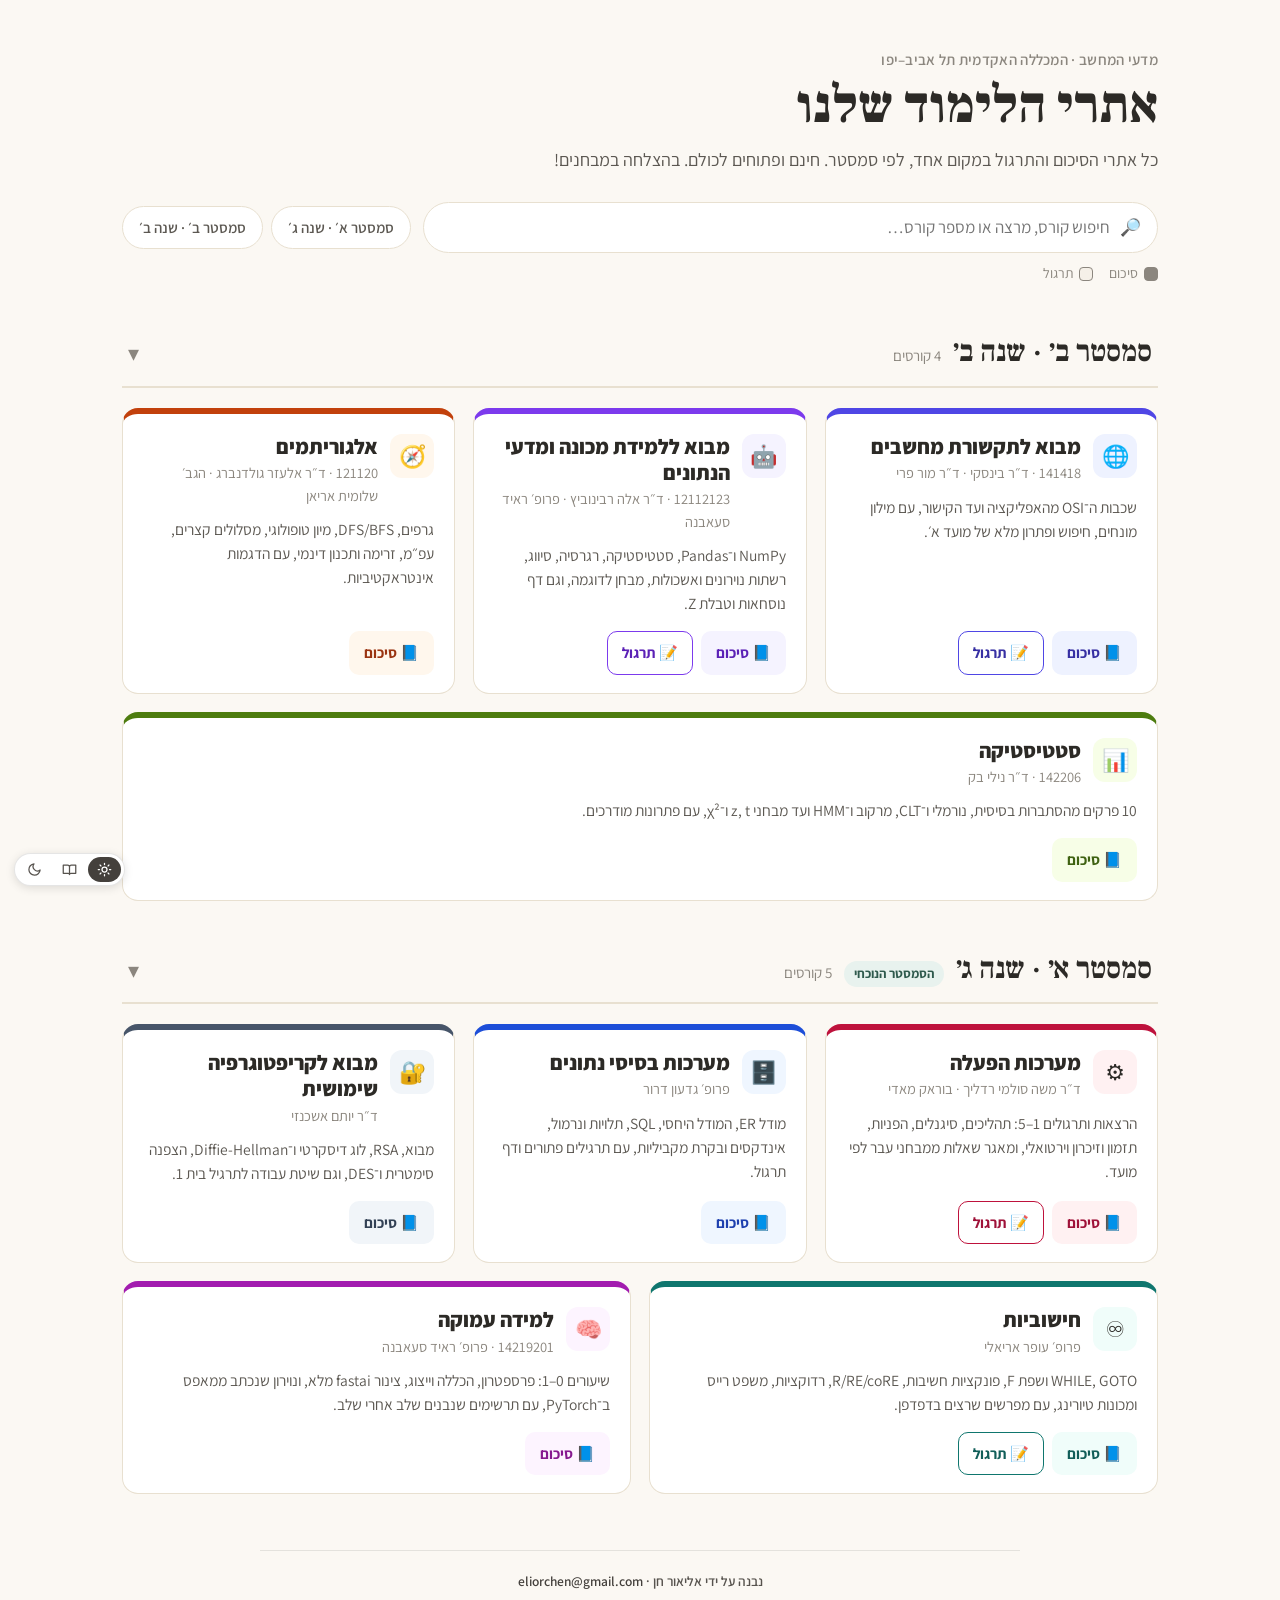
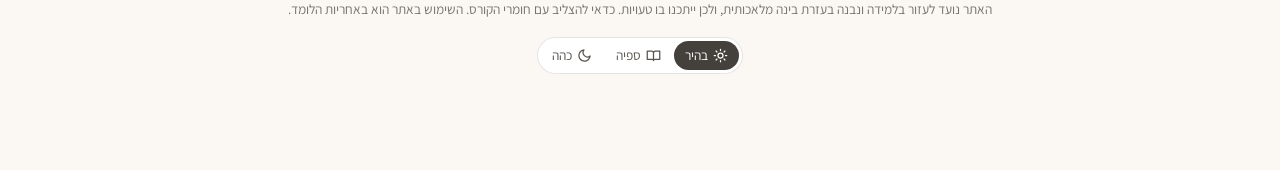
==== commit a7f15733: "קורס חדש: למידה עמוקה (dlsum) — כרטיס בדף הבית, צבע, תפריט ולוח הבקרה Co-Authored-By: Claude Opus 5." ====
--- a/index.html
+++ b/index.html
@@ -179,7 +179,7 @@
     <button class="sem-head" type="button" aria-expanded="true">
       <h2>סמסטר א׳ · שנה ג׳</h2>
       <span class="badge-now">הסמסטר הנוכחי</span>
-      <span class="meta">4 קורסים</span>
+      <span class="meta">5 קורסים</span>
       <span class="chev" aria-hidden="true">▾</span>
     </button>
     <div class="grid">
@@ -219,6 +219,15 @@
         <div class="links">
           <a class="btn sum" href="https://eliorch.github.io/computsum/">📘 סיכום</a>
           <a class="btn que" href="https://eliorch.github.io/computque/">📝 תרגול</a>
+        </div>
+      </article>
+
+      <article class="card mta-c-dl" data-k="למידה עמוקה deep learning dl 14219201 סעאבנה ראיד fastai pytorch רשתות נוירונים פרספטרון רגרסיה">
+        <div class="top"><div class="icon">🧠</div>
+          <div><h3>למידה עמוקה</h3><p class="who">14219201 · פרופ׳ ראיד סעאבנה</p></div></div>
+        <p class="desc">שיעורים 0–1: פרספטרון, הכללה וייצוג, צינור fastai מלא, ונוירון שנכתב ממאפס ב־PyTorch, עם תרשימים שנבנים שלב אחרי שלב.</p>
+        <div class="links">
+          <a class="btn sum" href="https://eliorch.github.io/dlsum/">📘 סיכום</a>
         </div>
       </article>
 
--- a/site-theme.css
+++ b/site-theme.css
@@ -17,15 +17,27 @@
 html[data-course="os"],.mta-c-os{--mta-acc:#be123c;--mta-acc-soft:#fff1f2;--mta-acc-ink:#9f1239;--mta-side1:#4c0519;--mta-side2:#881337}
 html[data-course="db"],.mta-c-db{--mta-acc:#1d4ed8;--mta-acc-soft:#eff6ff;--mta-acc-ink:#1e40af;--mta-side1:#172554;--mta-side2:#1e3a8a}
 html[data-course="comp"],.mta-c-comp{--mta-acc:#0f766e;--mta-acc-soft:#f0fdfa;--mta-acc-ink:#115e59;--mta-side1:#042f2e;--mta-side2:#134e4a}
+html[data-course="dl"],.mta-c-dl{--mta-acc:#a21caf;--mta-acc-soft:#fdf4ff;--mta-acc-ink:#86198f;--mta-side1:#4a044e;--mta-side2:#701a75}
 html[data-course="crypto"],.mta-c-crypto{--mta-acc:#475569;--mta-acc-soft:#f1f5f9;--mta-acc-ink:#334155;--mta-side1:#0f172a;--mta-side2:#1e293b}
 html[data-course="home"],.mta-c-home{--mta-acc:#44403c;--mta-acc-soft:#f5f5f4;--mta-acc-ink:#292524;--mta-side1:#1c1917;--mta-side2:#292524}
 
 /* ---------- 2. Reading themes (chosen by the student, saved across all sites) ---------- */
-html[data-mta-theme="sepia"]{filter:sepia(.32) brightness(.97) contrast(.97)}
-html[data-mta-theme="dark"]{filter:invert(1) hue-rotate(180deg) contrast(.86);background:#fbf9f3}
-/* things that are already dark, or are pictures, are flipped back so they keep their real colors */
-html[data-mta-theme="dark"] :is(img,video,canvas,picture,iframe,.mta-keep){filter:invert(1) hue-rotate(180deg)}
-html[data-mta-theme="dark"] :is(img,video,canvas,picture,iframe,.mta-keep) :is(img,video,canvas,picture,iframe,.mta-keep){filter:none}
+/* dark = recolored by site-theme.js from what is on screen (Material dark-theme guidance: #121212-like page, off-white text, desaturated accents).
+   Until that first pass finishes the page stays hidden for a moment, so there is no white flash. */
+html[data-mta-theme="dark"]{background:#141312;color-scheme:dark}
+html[data-mta-theme="dark"]:not(.mta-dark-ready) body{opacity:0;animation:mtaShow 0s linear 1.2s forwards}
+@keyframes mtaShow{to{opacity:1}}
+html[data-mta-theme="dark"] .mta-theme{background:#26241f;border-color:rgba(255,255,255,.14)}
+html[data-mta-theme="dark"] .mta-theme button{color:#d6d3d1}
+html[data-mta-theme="dark"] .mta-theme button:hover{background:rgba(255,255,255,.08)}
+/* sepia = warmer paper only. No filter: text keeps the crisp dark ink of the light theme */
+html[data-mta-theme="sepia"],html[data-mta-theme="sepia"][data-fam]{
+  --bg:#f4ecd9;--bg-soft:#ece2cb;--bg-paper:#fbf6ea;--paper:#fbf6ea;--surface:#fbf6ea;--card:#fbf6ea;--bg-card:#fbf6ea;--sunk:#efe6d2;
+  --rule:#e3d8bf;--rule-soft:#ece3cf;--line:#e3d8bf;--border:#e3d8bf;--grid:#efe6d2;
+  --ink:#1c1917;--fg:#1c1917;--ink-soft:#3b3530;--ink-2:#3b3530;--ink-mute:#5c544c;--muted:#5c544c}
+html[data-mta-theme="sepia"][data-fam="os"]{--ink:var(--mta-acc)}
+html[data-mta-theme="sepia"] body{background-color:#f4ecd9}
+html[data-mta-theme="sepia"] .mta-foot{color:#5c544c}
 
 /* ---------- 3. Footer and theme switcher ---------- */
 .mta-foot{direction:rtl;text-align:center;margin:56px auto 24px;padding:20px 16px 8px;max-width:760px;
@@ -50,12 +62,11 @@
 /* ---------- 4. Family hooks: map the course color into each site family ---------- */
 
 /* 4a. Summary sites with the indigo sidebar (comsum, algosum, statsum, mlsum) */
-html[data-fam="ind"]{--indigo-9:var(--mta-side2);--indigo-7:var(--mta-acc);--indigo-3:var(--mta-acc-soft);--indigo-1:var(--mta-acc-soft)}
+html[data-fam="ind"]{--indigo-9:var(--mta-side2);--indigo-7:var(--mta-acc);--indigo-3:color-mix(in srgb,var(--mta-acc) 40%,#fff);--indigo-1:var(--mta-acc-soft)}
 html[data-fam="ind"] .sidebar{background:linear-gradient(180deg,var(--mta-side1) 0%,var(--mta-side2) 100%)}
 html[data-fam="ind"] .sidebar :is(.brand-sub,.nav-list a){color:rgba(255,255,255,.78)}
 html[data-fam="ind"] .sidebar :is(.brand-meta,.nav-label){color:rgba(255,255,255,.55)}
 html[data-fam="ind"] .sidebar .nav-list a:hover,html[data-fam="ind"] .sidebar .nav-list a.active{color:#fff}
-html[data-fam="ind"][data-mta-theme="dark"] :is(.sidebar,pre,.code-label){filter:invert(1) hue-rotate(180deg) brightness(1.07)}
 
 /* 4b. Computability summary (computsum) */
 html[data-fam="rail"] body{--accent:var(--mta-acc);--accent-soft:var(--mta-acc-soft)}
@@ -63,13 +74,11 @@
 html[data-fam="rail"] .rail :is(a.ch,.brand small){color:rgba(255,255,255,.8)}
 html[data-fam="rail"] .rail :is(.secs a,.brand-meta,.nav-label){color:rgba(255,255,255,.58)}
 html[data-fam="rail"] .rail :is(a.ch:hover,a.ch.active,.secs a.on,.secs a:hover){color:#fff}
-html[data-fam="rail"][data-mta-theme="dark"] :is(.rail,pre,.menu-btn,#nilv,.nil-float){filter:invert(1) hue-rotate(180deg) brightness(1.07)}
 
 /* 4c. Operating-systems summary (ossum) */
 html[data-fam="os"]{--ink:var(--mta-acc);--rail-1:var(--mta-side1);--rail-2:var(--mta-side2)}
 html[data-fam="os"] nav.side :is(.sub,a.sec){color:rgba(255,255,255,.62)}
 html[data-fam="os"] nav.side a.ch{color:rgba(255,255,255,.85)}
-html[data-fam="os"][data-mta-theme="dark"] :is(nav.side,pre){filter:invert(1) hue-rotate(180deg) brightness(1.07)}
 
 /* shared building blocks the restyled families use */
 html[data-fam="db"],html[data-fam="cr"]{--mta-serif:"Frank Ruhl Libre",Georgia,serif;--mta-sans:"Assistant",-apple-system,sans-serif}
@@ -90,7 +99,6 @@
 html[data-fam="db"] nav.side :is(a.active,ol.pages a[aria-current="page"]){background:rgba(255,255,255,.12);color:#fff;box-shadow:inset -3px 0 0 var(--mta-hi)}
 html[data-fam="db"] .menubtn{background:var(--mta-side2);color:#fff;border-color:var(--mta-side2)}
 html[data-fam="db"] table{border-radius:10px;overflow:hidden;box-shadow:0 1px 2px rgba(28,25,23,.04),0 1px 3px rgba(28,25,23,.06)}
-html[data-fam="db"][data-mta-theme="dark"] :is(nav.side,.menubtn){filter:invert(1) hue-rotate(180deg) brightness(1.07)}
 
 /* 4e. Cryptography summary (cryptosum) */
 html[data-fam="cr"]{--bg:#fbf9f3;--paper:#fffefa;--ink:#1c1917;--muted:#6f6863;--line:#e7e5e0;--side:var(--mta-side1);--accent:var(--mta-acc)}
@@ -105,7 +113,6 @@
 html[data-fam="cr"] th{background:#f1f5f9}
 html[data-fam="cr"] code{background:#f5f5f4;border:1px solid #e7e5e4;color:#be185d}
 html[data-fam="cr"] .box{border-radius:14px;box-shadow:0 1px 2px rgba(28,25,23,.04),0 1px 3px rgba(28,25,23,.06)}
-html[data-fam="cr"][data-mta-theme="dark"] :is(nav.side,pre,.cover){filter:invert(1) hue-rotate(180deg) brightness(1.07)}
 
 /* 4f. Practice sites built on the pastel quiz app (comque, mlque, computque) */
 html[data-fam="que"] .course-code{background:var(--mta-acc-soft);color:var(--mta-acc-ink);border-color:color-mix(in srgb,var(--mta-acc) 30%,transparent)}
@@ -117,7 +124,6 @@
   background:linear-gradient(90deg,var(--mta-side1),var(--mta-side2));color:#fff;font-size:14px;font-weight:600}
 html[data-fam="que"] .mta-topbar a{color:#fff;text-decoration:none;opacity:.85;border:1px solid rgba(255,255,255,.3);border-radius:999px;padding:2px 12px}
 html[data-fam="que"] .mta-topbar a:hover{opacity:1;background:rgba(255,255,255,.12)}
-html[data-fam="que"][data-mta-theme="dark"] :is(.mta-topbar,pre.wh){filter:invert(1) hue-rotate(180deg) brightness(1.07)}
 
 /* 4g. Operating-systems practice (osque) */
 html[data-fam="osq"]{--accent:var(--mta-acc);--accent-soft:var(--mta-acc-soft)}
@@ -127,13 +133,16 @@
 html[data-fam="osq"] header.top nav.tabs a:hover{color:#fff;background:rgba(255,255,255,.1)}
 html[data-fam="osq"] header.top nav.tabs a[aria-current="page"]{background:#fff;color:var(--mta-acc-ink)}
 html[data-fam="osq"] header.top nav.tabs a.ext{border-color:rgba(255,255,255,.6);color:#fff}
-html[data-fam="osq"][data-mta-theme="dark"] :is(header.top,pre){filter:invert(1) hue-rotate(180deg) brightness(1.07)}
 
 /* ---------- 5. Report / ask-the-lecturer panel (practice sites) ---------- */
-.mta-fb-bar{display:flex;flex-wrap:wrap;gap:6px;margin-top:12px;padding-top:10px;border-top:1px dashed rgba(0,0,0,.1);direction:rtl}
-.mta-fb-bar>button{all:unset;cursor:pointer;font:500 13px/1.4 inherit;font-family:inherit;color:#78716c;padding:3px 10px;border-radius:999px;border:1px solid rgba(0,0,0,.12)}
-.mta-fb-bar>button:hover{color:var(--mta-acc-ink);border-color:var(--mta-acc);background:var(--mta-acc-soft)}
+.mta-fb-acts{display:inline-flex;flex-wrap:wrap;gap:8px;align-items:center;margin-inline-start:auto;direction:rtl}
+.mta-fb-acts>button,.mta-fb-acts>.question-flag,.mta-fb-acts>.star{all:unset;box-sizing:border-box;cursor:pointer;font:500 15px/1.4 inherit;font-family:inherit;color:#5C5852;
+  background:#fff;border:1.5px solid #E8E0D0;border-radius:10px;padding:5px 14px;white-space:nowrap}
+.mta-fb-acts>button:hover,.mta-fb-acts>.question-flag:hover,.mta-fb-acts>.star:hover{border-color:var(--mta-acc);color:var(--mta-acc-ink)}
+.mta-fb-acts>.question-flag.active,.mta-fb-acts>.star.on{background:#FBF3D9;border-color:#E8D49A;color:#6A4F0F}
+.mta-fb-row-top{display:flex;justify-content:flex-end;margin-bottom:10px}
 .mta-fb-slot{flex-basis:100%}
+.mta-fb-slot:empty{display:none}
 .mta-fb{margin-top:8px;padding:14px 16px;border-radius:12px;background:#fffefa;border:1px solid color-mix(in srgb,var(--mta-acc) 35%,#e7e5e0);text-align:right;cursor:auto}
 .mta-fb h4{margin:0 0 8px;font-size:15px;color:var(--mta-acc-ink)}
 .mta-fb label{display:block;font-size:13.5px;color:#57534e;margin-bottom:8px}
@@ -145,4 +154,155 @@
 .mta-fb-hint{font-size:12.5px;color:#78716c;margin:4px 0 0}
 .mta-fb-msg{font-size:13px;color:#15803d;margin-top:4px}
 .mta-fb-msg textarea{direction:rtl}
-.mta-fb-prev{max-height:220px;overflow:auto;font-size:13px;line-height:1.55;background:#f5f5f4;border-radius:8px;padding:8px 12px;margin:6px 0;color:#44403c;white-space:pre-wrap}
+.mta-fb-prev{font-size:13px;line-height:1.55;background:#f5f5f4;border-radius:8px;padding:8px 12px;margin:6px 0;color:#44403c;white-space:pre-wrap}
+
+/* ---------- 6. Shared home-page header (replaces each site's own) ---------- */
+.mta-hidden{display:none!important}
+.mta-hero{direction:rtl;text-align:right;margin:8px 0 40px;padding:0 0 28px;border-bottom:1px solid rgba(0,0,0,.08);font-family:"Assistant",-apple-system,sans-serif}
+.mta-hero-pill{display:inline-block;font-size:12.5px;font-weight:700;letter-spacing:.06em;color:var(--mta-acc-ink);background:var(--mta-acc-soft);border:1px solid color-mix(in srgb,var(--mta-acc) 25%,transparent);padding:5px 14px;border-radius:999px;margin-bottom:16px}
+.mta-hero h1{font-family:"Frank Ruhl Libre",Georgia,serif;font-weight:700;font-size:clamp(36px,5.4vw,56px);line-height:1.1;letter-spacing:-.02em;margin:0 0 10px;color:#1c1917;display:flex;align-items:center;gap:16px;flex-wrap:wrap}
+.mta-hero-icon{display:inline-grid;place-items:center;width:1.25em;height:1.25em;font-size:.82em;border-radius:18px;background:var(--mta-acc-soft);border:1px solid color-mix(in srgb,var(--mta-acc) 22%,transparent)}
+.mta-hero-who{font-size:16px;font-weight:600;color:var(--mta-acc-ink);margin:0 0 12px}
+.mta-hero-desc{font-size:19px;line-height:1.6;color:#44403c;max-width:760px;margin:0 0 20px}
+.mta-hero-btns{display:flex;flex-wrap:wrap;gap:10px}
+.mta-hero-btn{display:inline-flex;align-items:center;gap:6px;text-decoration:none;font-weight:700;font-size:15px;border-radius:10px;padding:9px 18px;background:var(--mta-acc);color:#fff;border:1.5px solid var(--mta-acc)}
+.mta-hero-btn.ghost{background:transparent;color:var(--mta-acc-ink)}
+.mta-hero-btn:hover{filter:brightness(1.08)}
+
+/* ---------- 7. The shared side menu (same on every summary site; only the color changes) ---------- */
+.mta-old-menu{display:none!important}
+.mta-menu{position:fixed;top:0;right:0;bottom:0;width:var(--mta-side-w,300px);z-index:60;overflow-y:auto;overscroll-behavior:contain;
+  background:linear-gradient(180deg,var(--mta-side1) 0%,var(--mta-side2) 100%);color:#fff;padding:26px 18px 28px;
+  font-family:"Assistant",-apple-system,sans-serif;font-size:14.5px;line-height:1.45;text-align:right;box-sizing:border-box}
+.mta-menu::-webkit-scrollbar{width:6px}.mta-menu::-webkit-scrollbar-thumb{background:rgba(255,255,255,.18);border-radius:3px}
+.mta-menu a{text-decoration:none}
+.mta-menu-brand{display:inline-flex;align-items:center;gap:10px;font-family:"Frank Ruhl Libre",Georgia,serif;font-weight:700;font-size:21px;line-height:1.25;
+  color:#fff;border-bottom:2px solid var(--mta-hi);padding-bottom:4px;margin:0 6px}
+.mta-menu-brand:hover{color:var(--mta-hi)}
+.mta-brand-icon{font-size:.95em;line-height:1}
+.mta-menu-who{margin:10px 6px 2px;font-size:13.5px;color:rgba(255,255,255,.82)}
+.mta-menu-meta{margin:0 6px 14px;font-size:12px;letter-spacing:.04em;color:rgba(255,255,255,.55);padding-bottom:16px;border-bottom:1px solid rgba(255,255,255,.12)}
+.mta-menu-que{display:block;text-align:center;margin:0 6px 14px;padding:8px 10px;border-radius:10px;border:1.5px solid var(--mta-hi);color:var(--mta-hi);font-weight:700}
+.mta-menu-que:hover{background:var(--mta-hi);color:var(--mta-side1)}
+.mta-menu-group{margin:20px 10px 6px;font-size:11.5px;font-weight:700;letter-spacing:.1em;color:rgba(255,255,255,.5)}
+.mta-menu-item{display:block;padding:7px 12px;border-radius:8px;color:rgba(255,255,255,.82);font-weight:500;margin:1px 0}
+.mta-menu-item:hover{background:rgba(255,255,255,.07);color:#fff}
+.mta-menu-item.on{background:rgba(255,255,255,.13);color:#fff;font-weight:700;box-shadow:inset -3px 0 0 var(--mta-hi)}
+.mta-menu-secs{display:flex;flex-direction:column;margin:4px 0 10px;padding-inline-start:14px;border-inline-start:2px solid rgba(255,255,255,.14);margin-inline-start:14px}
+.mta-menu-secs a{padding:4px 10px;border-radius:6px;font-size:13.5px;color:rgba(255,255,255,.62)}
+.mta-menu-secs a:hover{color:#fff;background:rgba(255,255,255,.07)}
+.mta-side-home{display:flex;align-items:center;justify-content:center;gap:6px;margin:26px 6px 4px;padding:9px 12px;border-radius:10px;
+  border:1.5px solid rgba(255,255,255,.35);color:#fff!important;font-weight:700;background:rgba(255,255,255,.06)}
+.mta-side-home:hover{background:rgba(255,255,255,.14);border-color:var(--mta-hi)}
+.mta-menu-btn,.mta-scrim{display:none}
+.mta-resize{position:fixed;top:0;bottom:0;right:calc(var(--mta-side-w,300px) - 4px);width:8px;cursor:col-resize;z-index:61;touch-action:none}
+.mta-resize::after{content:"";position:absolute;inset-block:0;left:3px;width:2px;background:transparent;transition:background .15s}
+.mta-resize:hover::after,.mta-resize:focus-visible::after,html.mta-resizing .mta-resize::after{background:var(--mta-hi)}
+html.mta-resizing{cursor:col-resize;user-select:none}
+html.mta-has-menu body{padding-right:var(--mta-side-w,300px)!important;box-sizing:border-box}
+/* the old two-column layouts become one column: the menu now lives outside them */
+html.mta-has-menu[data-fam="ind"] .app{grid-template-columns:minmax(0,1fr)!important}
+html.mta-has-menu[data-fam="db"] .layout{grid-template-columns:minmax(0,1fr)!important}
+html.mta-has-menu[data-fam="db"] main{padding-top:36px!important}
+html.mta-has-menu .wrap{max-width:none}
+html.mta-has-menu[data-fam="ind"] .wrap{max-width:1100px}
+@media (max-width:900px){
+  html.mta-has-menu body{padding-right:0!important}
+  .mta-menu{width:min(320px,86vw);transform:translateX(105%);transition:transform .22s ease;box-shadow:0 0 30px rgba(0,0,0,.3)}
+  html.mta-menu-open .mta-menu{transform:none}
+  .mta-resize{display:none}
+  .mta-menu-btn{display:block;position:fixed;top:calc(10px + env(safe-area-inset-top,0px));right:10px;z-index:59;border:0;border-radius:10px;padding:8px 14px;
+    font:700 14px "Assistant",sans-serif;color:#fff;background:var(--mta-side2);box-shadow:0 2px 10px rgba(0,0,0,.2)}
+  html.mta-menu-open .mta-scrim{display:block;position:fixed;inset:0;background:rgba(0,0,0,.3);z-index:58}
+  html.mta-has-menu body{padding-top:44px!important}
+}
+/* "go to this chapter's exercise" at the end of a chapter */
+.mta-ex-link{display:flex;flex-wrap:wrap;gap:6px 12px;align-items:center;justify-content:space-between;margin:48px 0 8px;padding:16px 20px;border-radius:14px;
+  text-decoration:none;background:var(--mta-acc-soft);border:1px solid color-mix(in srgb,var(--mta-acc) 30%,transparent);color:var(--mta-acc-ink);font-size:16px}
+.mta-ex-link:hover{border-color:var(--mta-acc)}
+.mta-ex-link b{font-size:17px}
+header.top .brand .mta-brand-icon{margin-inline-end:6px}
+html.mta-has-menu .search-fab{inset-inline-start:calc(var(--mta-side-w,300px) + 22px)!important}
+@media (max-width:900px){html.mta-has-menu .search-fab{inset-inline-start:22px!important}}
+
+/* ---------- 8. One content style for all summary sites (the look of the communications site; only the course color changes) ---------- */
+html:is([data-fam="rail"],[data-fam="os"],[data-fam="db"],[data-fam="cr"]) body{font-family:"Assistant",-apple-system,sans-serif;font-size:17px;line-height:1.75;color:#1c1917}
+html:is([data-fam="rail"],[data-fam="os"],[data-fam="db"],[data-fam="cr"]) main :is(p,li){color:#44403c}
+html:is([data-fam="rail"],[data-fam="os"],[data-fam="db"],[data-fam="cr"]) main :is(p,li) strong{color:#1c1917}
+html[data-fam="os"]{--f-display:"Frank Ruhl Libre",Georgia,serif;--f-body:"Assistant",-apple-system,sans-serif}
+/* chapter label pill */
+html[data-fam="os"] .ch-num,html[data-fam="rail"] .eyebrow,html[data-fam="db"] header.chap .chapnum{display:inline-block;font-family:"Assistant",sans-serif;font-size:12px;font-weight:700;letter-spacing:.12em;
+  color:var(--mta-acc);background:var(--mta-acc-soft);padding:6px 12px;border-radius:99px;margin-bottom:14px;text-transform:none}
+/* chapter title */
+html[data-fam="os"] .ch-head h1,html[data-fam="rail"] section.chapter>h1,html[data-fam="db"] header.chap .chaptitle,html[data-fam="cr"] main h2.chapter{
+  font-family:"Frank Ruhl Libre",Georgia,serif;font-weight:700;font-size:clamp(34px,4.4vw,48px);line-height:1.15;letter-spacing:-.02em;color:#1c1917;margin:0 0 14px}
+html[data-fam="cr"] main h2.chapter{border-top:0;padding-top:0;margin-top:56px}
+html[data-fam="cr"] main h2.chapter .num{background:var(--mta-acc-soft);color:var(--mta-acc);font-family:"Assistant",sans-serif;font-size:20px;font-weight:800;border-radius:12px;padding:2px 14px;margin-inline-end:14px;vertical-align:middle}
+html[data-fam="db"] header.chap{display:block;border-bottom:1px solid #e7e5e0;padding-bottom:18px;text-align:right}
+html[data-fam="db"] header.chap .chapnav{display:none}
+html[data-fam="db"] header.chap .chapmid{text-align:right;justify-items:start}
+html[data-fam="db"] header.chap .seg2{margin-inline:0}
+/* lead paragraph under the title */
+html:is([data-fam="os"],[data-fam="rail"],[data-fam="cr"]) main .hook,html[data-fam="db"] main .lede{font-size:19px;line-height:1.6;color:#44403c}
+/* section headings */
+html:is([data-fam="os"],[data-fam="rail"],[data-fam="db"]) main h2:not(a h2):not(.card h2),html[data-fam="cr"] main h3:not(a h3){font-family:"Frank Ruhl Libre",Georgia,serif;font-weight:700;font-size:30px;
+  letter-spacing:-.015em;line-height:1.25;color:#1c1917;margin:52px 0 18px;position:relative;padding-inline-start:20px;border:0}
+html:is([data-fam="os"],[data-fam="rail"],[data-fam="db"]) main h2:not(a h2):not(.card h2)::before,html[data-fam="cr"] main h3:not(a h3)::before{content:"";position:absolute;inset-inline-start:0;top:.3em;bottom:.3em;width:4px;border-radius:2px;background:var(--mta-acc)}
+html[data-fam="cr"] main h3 .sec{font-family:"Assistant",sans-serif;font-size:16px;font-weight:800;color:var(--mta-acc)}
+html:is([data-fam="os"],[data-fam="rail"],[data-fam="db"]) main h3,html[data-fam="cr"] main h4{font-family:"Assistant",sans-serif;font-weight:700;font-size:21px;color:#1c1917;margin:30px 0 10px}
+/* boxes: rounded card with a colored header bar */
+html[data-fam="os"] .box{border:1px solid var(--ce,#e7e5e0);border-inline-start:1px solid var(--ce,#e7e5e0);border-radius:14px;padding:0;overflow:hidden;background:#fffefa;box-shadow:0 1px 2px rgba(28,25,23,.04),0 1px 3px rgba(28,25,23,.06)}
+html[data-fam="os"] .box-title{margin:0;padding:12px 18px;font-size:15px;background:var(--cb);color:var(--c);border-bottom:1px solid var(--ce,#e7e5e0)}
+html[data-fam="os"] .box-body{padding:16px 22px 14px}
+html[data-fam="cr"] .box-head{padding:12px 18px;border-bottom:1px solid rgba(0,0,0,.06)}
+html[data-fam="cr"] .box-body{padding:16px 22px 14px}
+html[data-fam="db"] .box{border-radius:14px;border-inline-start-width:4px;box-shadow:0 1px 2px rgba(28,25,23,.04),0 1px 3px rgba(28,25,23,.06)}
+/* tables and inline code */
+html:is([data-fam="os"],[data-fam="db"],[data-fam="cr"],[data-fam="rail"]) main table:not(.rt){border-collapse:collapse;background:#fff;border-radius:10px;overflow:hidden;box-shadow:0 1px 2px rgba(28,25,23,.04),0 1px 3px rgba(28,25,23,.06);font-size:15px}
+html:is([data-fam="os"],[data-fam="db"],[data-fam="cr"]) main table:not(.rt) :is(th,td){border:0;border-bottom:1px solid #f1efe9;border-inline-start:1px solid #f1efe9;padding:10px 14px}
+html:is([data-fam="os"],[data-fam="db"],[data-fam="cr"]) main table:not(.rt) th{background:#f1f5f9;color:#334155}
+html:is([data-fam="os"],[data-fam="cr"]) main :not(pre)>code{background:#f5f5f4;border:1px solid #e7e5e4;color:#be185d;border-radius:5px;padding:1px 6px}
+/* code is never scrolled sideways inside a box: long lines wrap */
+html[data-fam] main pre{white-space:pre-wrap;overflow-wrap:anywhere;overflow-x:visible}
+html[data-fam="que"] .mta-tb-who{font-weight:500;font-size:13px;opacity:.75}
+
+/* ---------- 9. Shared chapter grid on the home pages ---------- */
+.mta-home-grid{direction:rtl;margin:0 0 40px;font-family:"Assistant",-apple-system,sans-serif}
+.mta-hg-label{font-size:13px;font-weight:700;letter-spacing:.12em;color:var(--mta-acc);margin:34px 0 14px;padding-bottom:10px;border-bottom:1px solid rgba(0,0,0,.08)}
+.mta-hg-grid{display:grid;grid-template-columns:repeat(auto-fill,minmax(250px,1fr));gap:16px}
+.mta-hg-card{display:flex;flex-direction:column;gap:6px;text-decoration:none;color:inherit;background:#fffefa;border:1px solid #e7e5e0;border-radius:14px;padding:18px 20px;
+  box-shadow:0 1px 2px rgba(28,25,23,.04),0 1px 3px rgba(28,25,23,.06);transition:transform .15s ease,box-shadow .15s ease,border-color .15s}
+.mta-hg-card:hover{transform:translateY(-2px);border-color:var(--mta-acc);box-shadow:0 4px 12px rgba(28,25,23,.08)}
+.mta-hg-num{font-family:"JetBrains Mono",ui-monospace,monospace;font-size:12px;font-weight:700;color:var(--mta-acc);letter-spacing:.04em}
+.mta-hg-title{font-family:"Frank Ruhl Libre",Georgia,serif;font-weight:700;font-size:21px;line-height:1.25;color:#1c1917}
+.mta-hg-desc{font-size:14.5px;line-height:1.55;color:#57534e}
+html.mta-has-menu[data-fam="os"] .wrap{display:block;max-width:1100px;margin-inline:auto;padding-inline:32px}
+html.mta-has-menu[data-fam="os"] main{max-width:none}
+html.mta-has-menu[data-fam="cr"] main{max-width:1100px;margin-inline:auto}
+.mta-fb-who{display:grid;grid-template-columns:repeat(3,minmax(0,1fr));gap:8px;margin:4px 0 6px}
+.mta-fb-who .mta-fb-opt{grid-column:1/-1;font-size:13px;color:#78716c}
+.mta-fb select{display:block;width:100%;margin-top:4px;font:inherit;font-size:14px;padding:6px 8px;border-radius:8px;border:1px solid #d6d3d1;background:#fff}
+.mta-hp{position:absolute!important;width:1px!important;height:1px!important;padding:0!important;border:0!important;margin:-1px!important;overflow:hidden;clip:rect(0 0 0 0);clip-path:inset(50%);opacity:0}
+.mta-fb-err{color:#b91c1c}
+@media (max-width:640px){.mta-fb-who{grid-template-columns:1fr}}
+
+/* narrow tables sit in the middle of the column (in RTL they used to stick to the right edge) */
+html:is([data-fam="ind"],[data-fam="rail"],[data-fam="os"],[data-fam="db"],[data-fam="cr"]) main table{margin-inline:auto}
+/* ossum: bit strips (virtual-address breakdowns) and their captions sit in the middle, like the formulas around them */
+html[data-fam="os"] .bits{margin-inline:auto}
+html[data-fam="os"] .bcap{text-align:center}
+html[data-fam="os"] :is(.pt-row,.fl-chain){justify-content:center}
+/* ossum code tracer: long lines wrap inside the box instead of being cut off */
+html[data-fam="os"] .tr-pre > code{min-width:0}
+html[data-fam="os"] .tr-ln{align-items:flex-start}
+html[data-fam="os"] .tr-src{white-space:pre-wrap;overflow-wrap:anywhere;min-width:0}
+html[data-fam="os"] .tr-mk{align-self:center}
+html[data-fam="os"] .fn-sig{white-space:pre-wrap;overflow-wrap:anywhere}
+
+/* enrichment pointers at the end of a chapter */
+.mta-enrich{display:flex;flex-direction:column;gap:2px;margin-top:40px;text-decoration:none;color:inherit;border:1.5px dashed var(--mta-acc);border-radius:10px;padding:13px 18px;background:color-mix(in srgb,var(--mta-acc) 7%,transparent)}
+.mta-enrich:hover{background:color-mix(in srgb,var(--mta-acc) 13%,transparent)}
+.mta-enrich .dir{font-size:13px;opacity:.72}
+.mta-enrich .nm{font-size:18px;font-weight:700;color:var(--mta-acc)}
+.mta-enrich+.mta-enrich{margin-top:10px}
+.mta-enrich+:is(.drill,.pager){margin-top:16px}
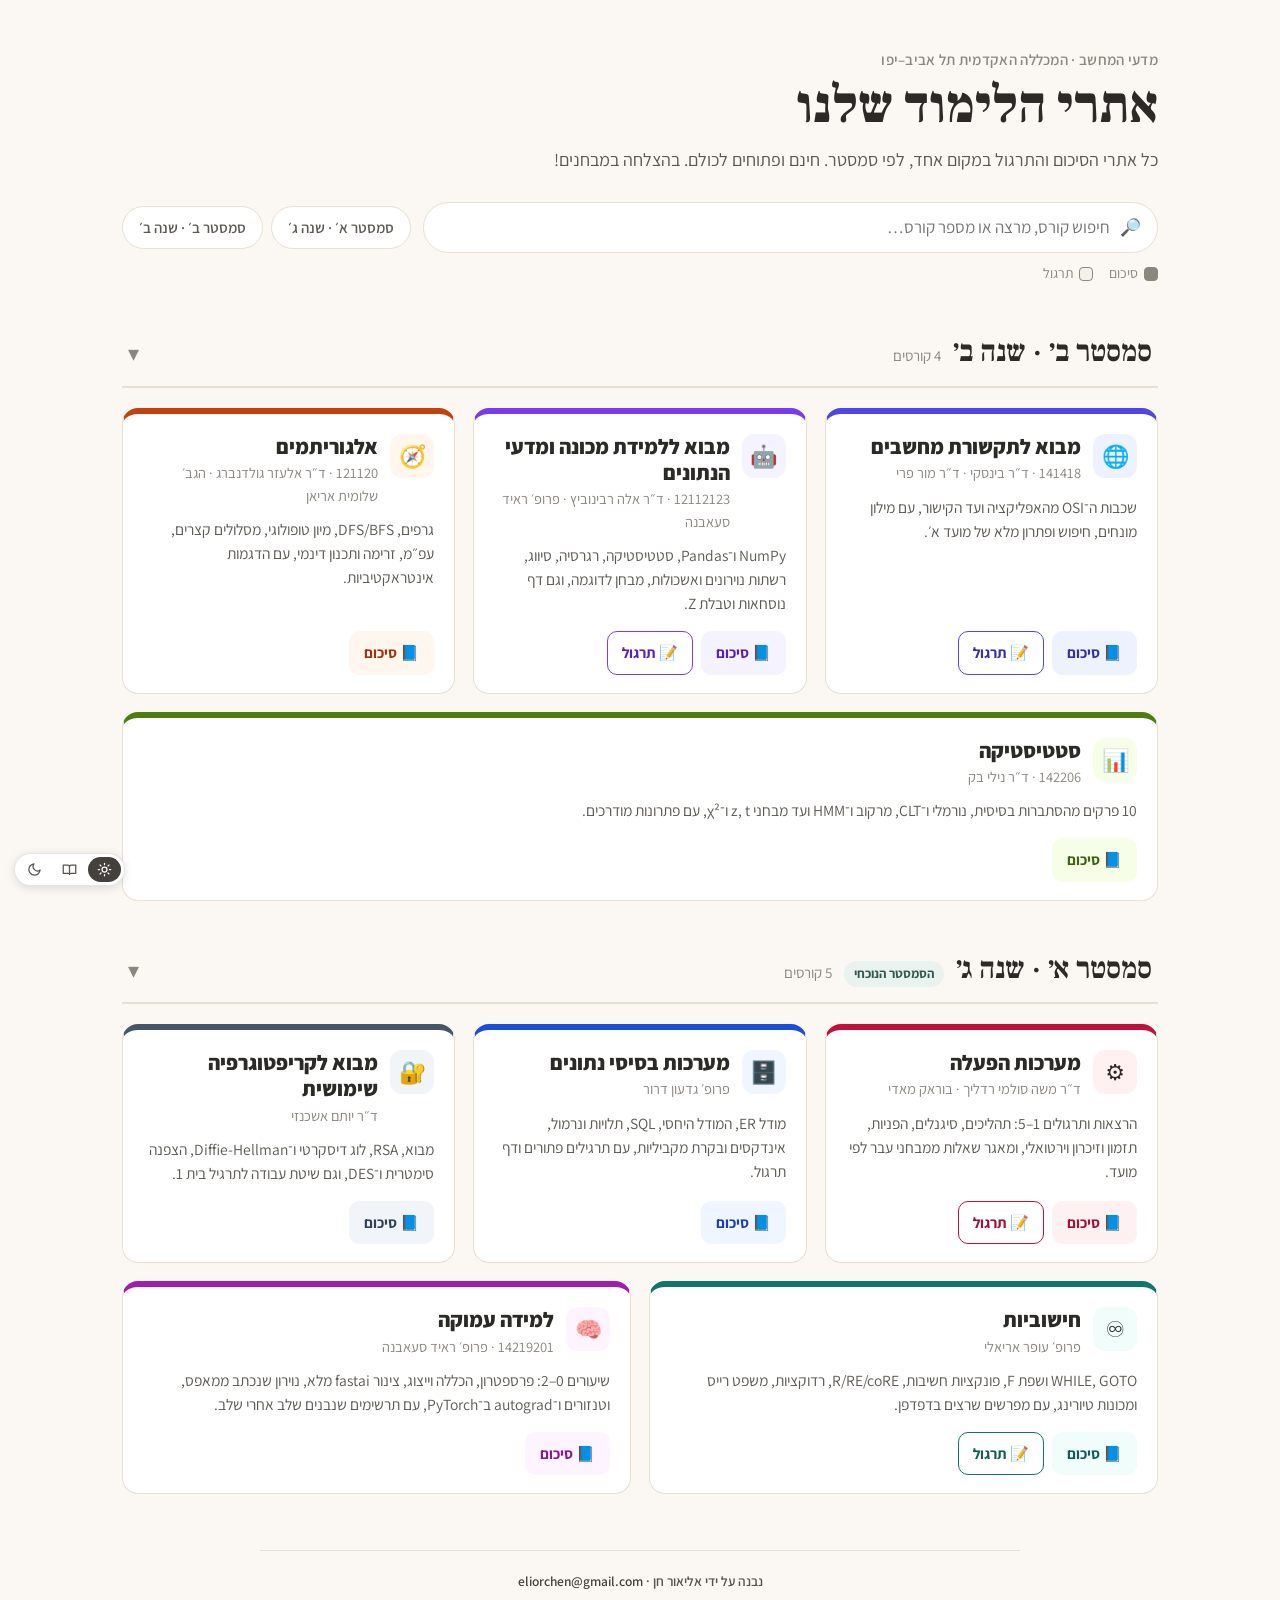
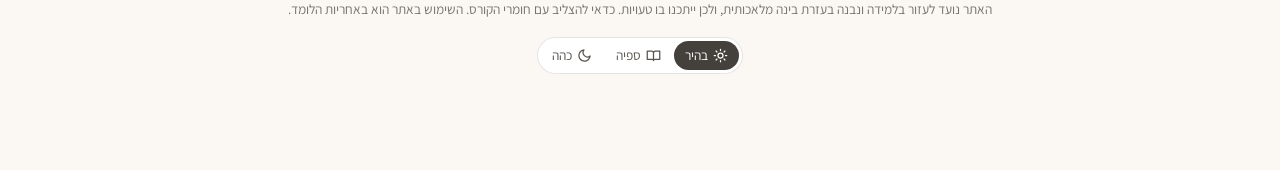
==== commit c1fe1487: "למידה עמוקה: פרק 15 (PyTorch) בתפריט ובכרטיס Co-Authored-By: Claude Opus 5.5 <noreply@anthropic.com>" ====
--- a/index.html
+++ b/index.html
@@ -222,10 +222,10 @@
         </div>
       </article>
 
-      <article class="card mta-c-dl" data-k="למידה עמוקה deep learning dl 14219201 סעאבנה ראיד fastai pytorch רשתות נוירונים פרספטרון רגרסיה">
+      <article class="card mta-c-dl" data-k="למידה עמוקה deep learning dl 14219201 סעאבנה ראיד fastai pytorch autograd טנזור רשתות נוירונים פרספטרון רגרסיה">
         <div class="top"><div class="icon">🧠</div>
           <div><h3>למידה עמוקה</h3><p class="who">14219201 · פרופ׳ ראיד סעאבנה</p></div></div>
-        <p class="desc">שיעורים 0–1: פרספטרון, הכללה וייצוג, צינור fastai מלא, ונוירון שנכתב ממאפס ב־PyTorch, עם תרשימים שנבנים שלב אחרי שלב.</p>
+        <p class="desc">שיעורים 0–2: פרספטרון, הכללה וייצוג, צינור fastai מלא, נוירון שנכתב ממאפס, וטנזורים ו־autograd ב־PyTorch, עם תרשימים שנבנים שלב אחרי שלב.</p>
         <div class="links">
           <a class="btn sum" href="https://eliorch.github.io/dlsum/">📘 סיכום</a>
         </div>
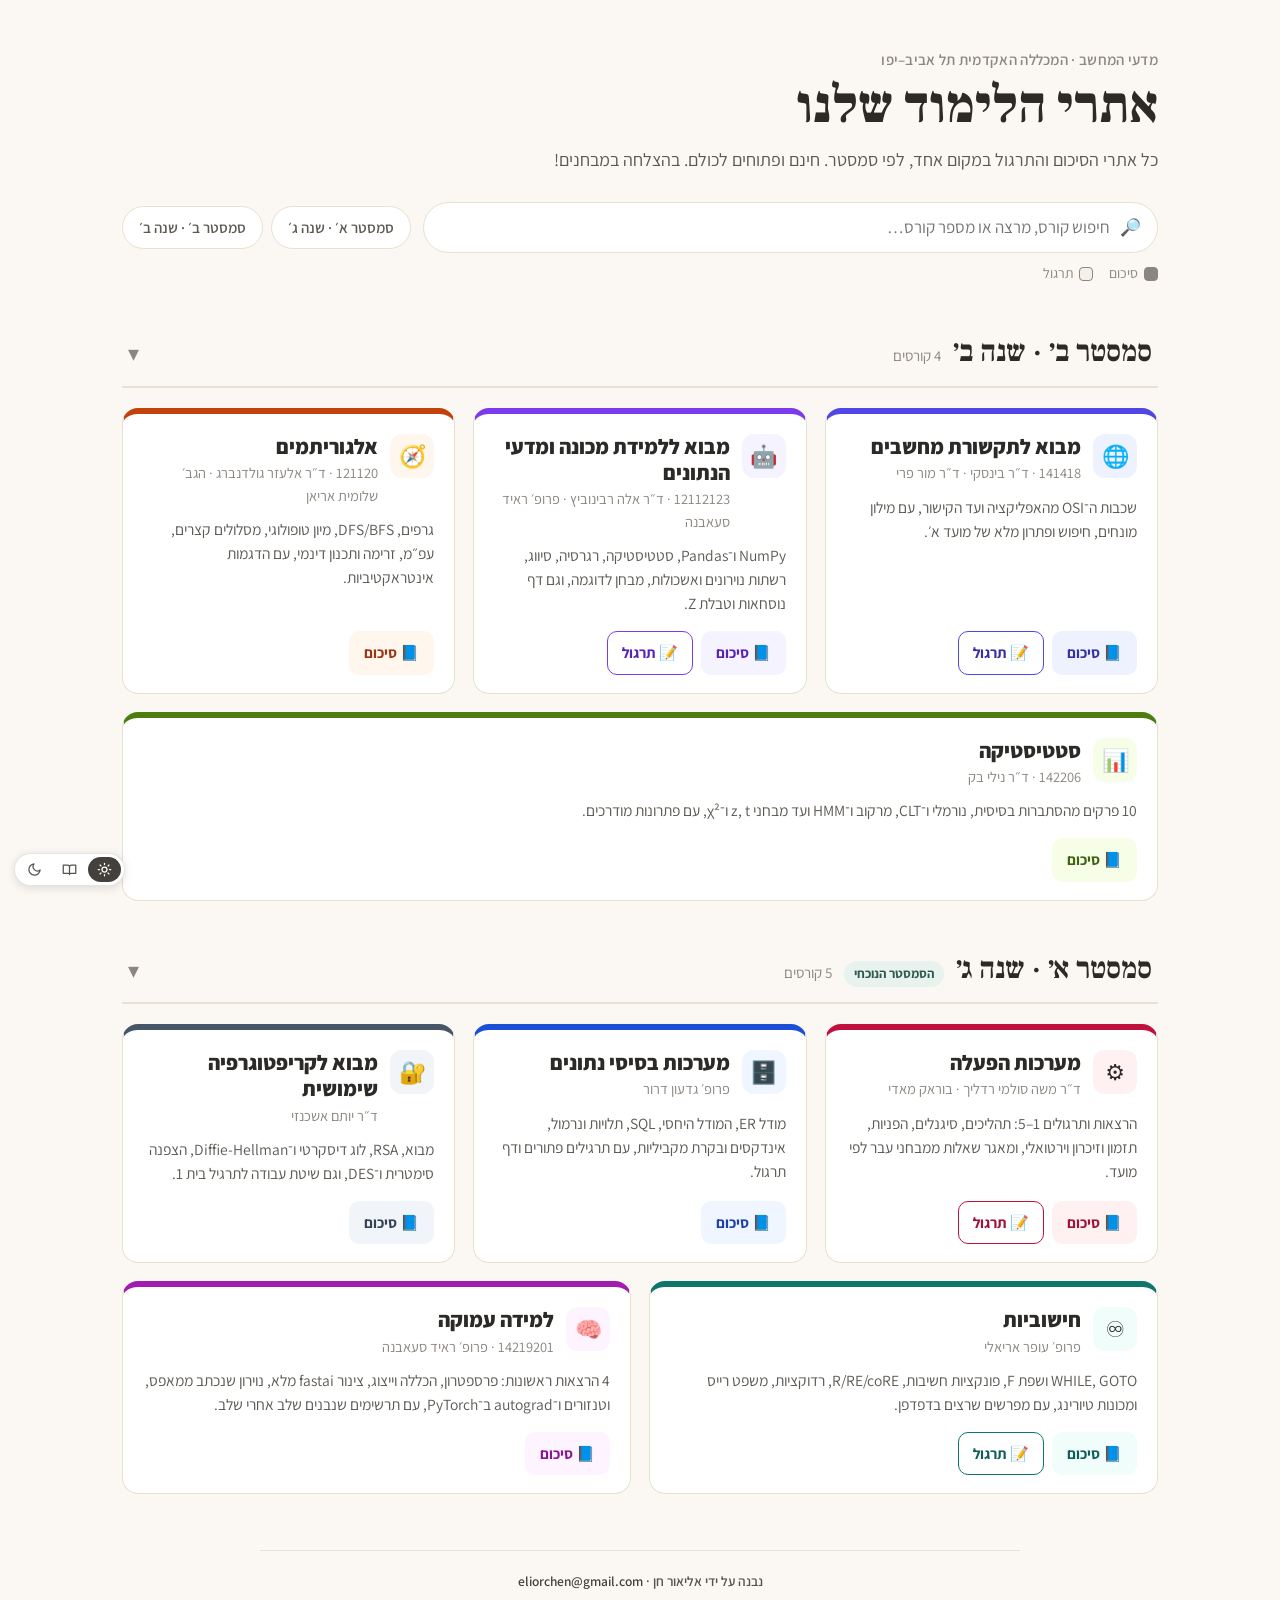
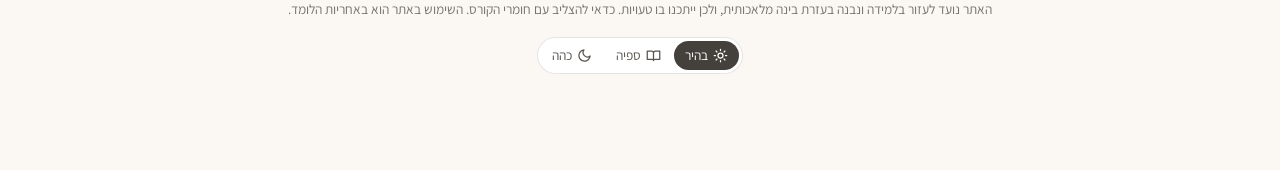
==== commit 83bcf3f8: "למידה עמוקה: תיאור הכרטיס — 4 הרצאות Co-Authored-By: Claude Opus 5.5 <noreply@anthropic.com> Claude-" ====
--- a/index.html
+++ b/index.html
@@ -225,7 +225,7 @@
       <article class="card mta-c-dl" data-k="למידה עמוקה deep learning dl 14219201 סעאבנה ראיד fastai pytorch autograd טנזור רשתות נוירונים פרספטרון רגרסיה">
         <div class="top"><div class="icon">🧠</div>
           <div><h3>למידה עמוקה</h3><p class="who">14219201 · פרופ׳ ראיד סעאבנה</p></div></div>
-        <p class="desc">שיעורים 0–2: פרספטרון, הכללה וייצוג, צינור fastai מלא, נוירון שנכתב ממאפס, וטנזורים ו־autograd ב־PyTorch, עם תרשימים שנבנים שלב אחרי שלב.</p>
+        <p class="desc">4 הרצאות ראשונות: פרספטרון, הכללה וייצוג, צינור fastai מלא, נוירון שנכתב ממאפס, וטנזורים ו־autograd ב־PyTorch, עם תרשימים שנבנים שלב אחרי שלב.</p>
         <div class="links">
           <a class="btn sum" href="https://eliorch.github.io/dlsum/">📘 סיכום</a>
         </div>
--- a/site-theme.css
+++ b/site-theme.css
@@ -306,3 +306,9 @@
 .mta-enrich .nm{font-size:18px;font-weight:700;color:var(--mta-acc)}
 .mta-enrich+.mta-enrich{margin-top:10px}
 .mta-enrich+:is(.drill,.pager){margin-top:16px}
+
+/* ---------- "what the lecturer stressed" boxes (from lecture recordings) ---------- */
+.lect{--c:#0f766e;--cb:#f0fdfa;--ce:#99f6e4}
+.box.lect .box-title::before{content:"";display:inline-block;width:.55em;height:.55em;border-radius:50%;background:currentColor;margin-inline-end:.45em;vertical-align:.08em}
+.box.lect ul{margin:0;padding-inline-start:1.2em}
+.box.lect li{margin:.25em 0}
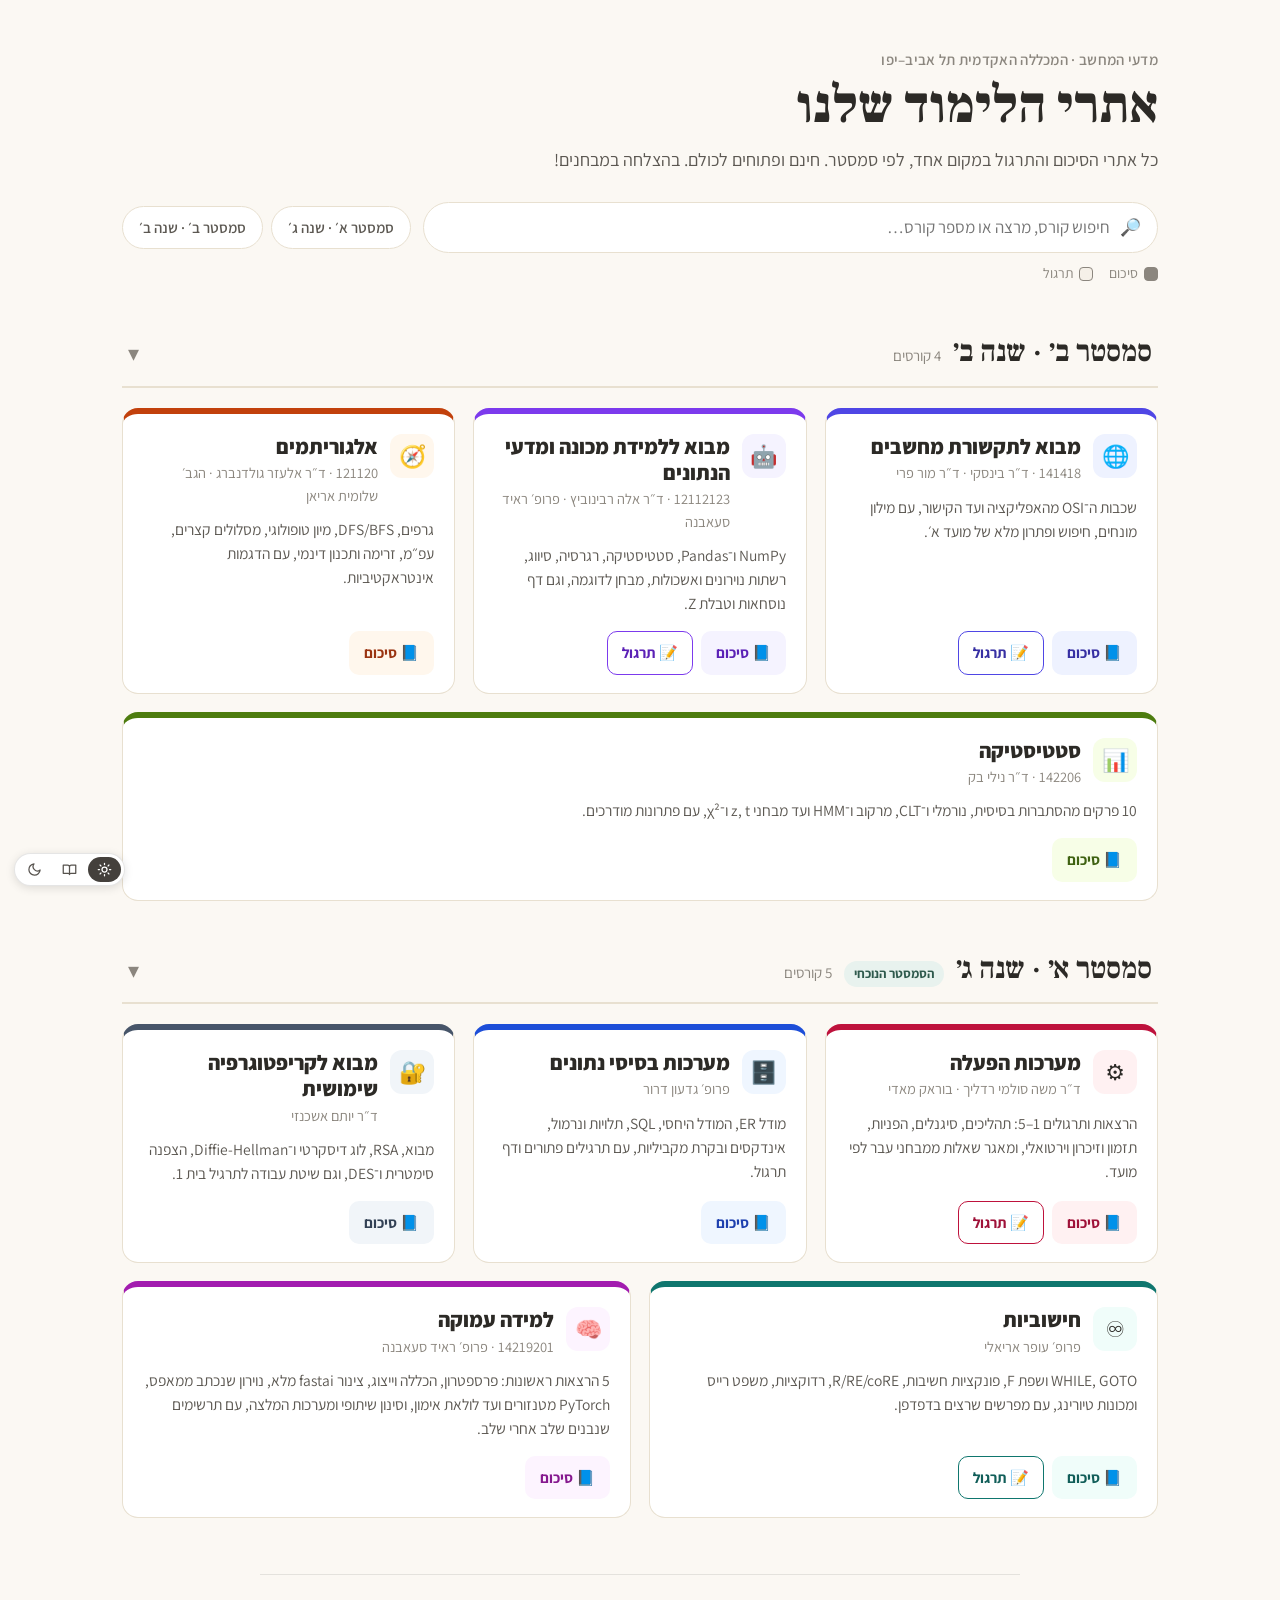
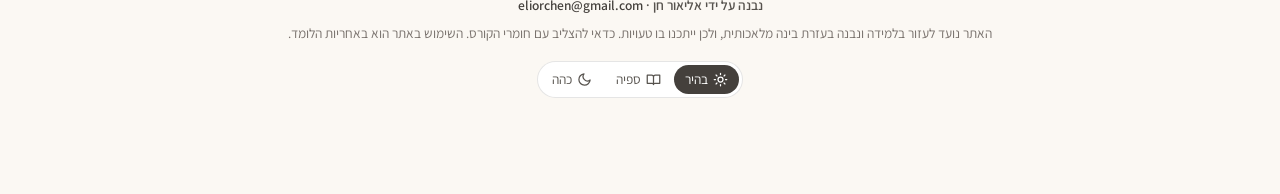
==== commit 55fdaf01: "למידה עמוקה: סינון שיתופי ושני פרקי PyTorch בתפריט ובכרטיס Co-Authored-By: Claude Opus 5.5 <noreply@" ====
--- a/index.html
+++ b/index.html
@@ -222,10 +222,10 @@
         </div>
       </article>
 
-      <article class="card mta-c-dl" data-k="למידה עמוקה deep learning dl 14219201 סעאבנה ראיד fastai pytorch autograd טנזור רשתות נוירונים פרספטרון רגרסיה">
+      <article class="card mta-c-dl" data-k="למידה עמוקה deep learning dl 14219201 סעאבנה ראיד fastai pytorch autograd טנזור סינון שיתופי המלצות רשתות נוירונים פרספטרון רגרסיה">
         <div class="top"><div class="icon">🧠</div>
           <div><h3>למידה עמוקה</h3><p class="who">14219201 · פרופ׳ ראיד סעאבנה</p></div></div>
-        <p class="desc">4 הרצאות ראשונות: פרספטרון, הכללה וייצוג, צינור fastai מלא, נוירון שנכתב ממאפס, וטנזורים ו־autograd ב־PyTorch, עם תרשימים שנבנים שלב אחרי שלב.</p>
+        <p class="desc">5 הרצאות ראשונות: פרספטרון, הכללה וייצוג, צינור fastai מלא, נוירון שנכתב ממאפס, PyTorch מטנזורים ועד לולאת אימון, וסינון שיתופי ומערכות המלצה, עם תרשימים שנבנים שלב אחרי שלב.</p>
         <div class="links">
           <a class="btn sum" href="https://eliorch.github.io/dlsum/">📘 סיכום</a>
         </div>
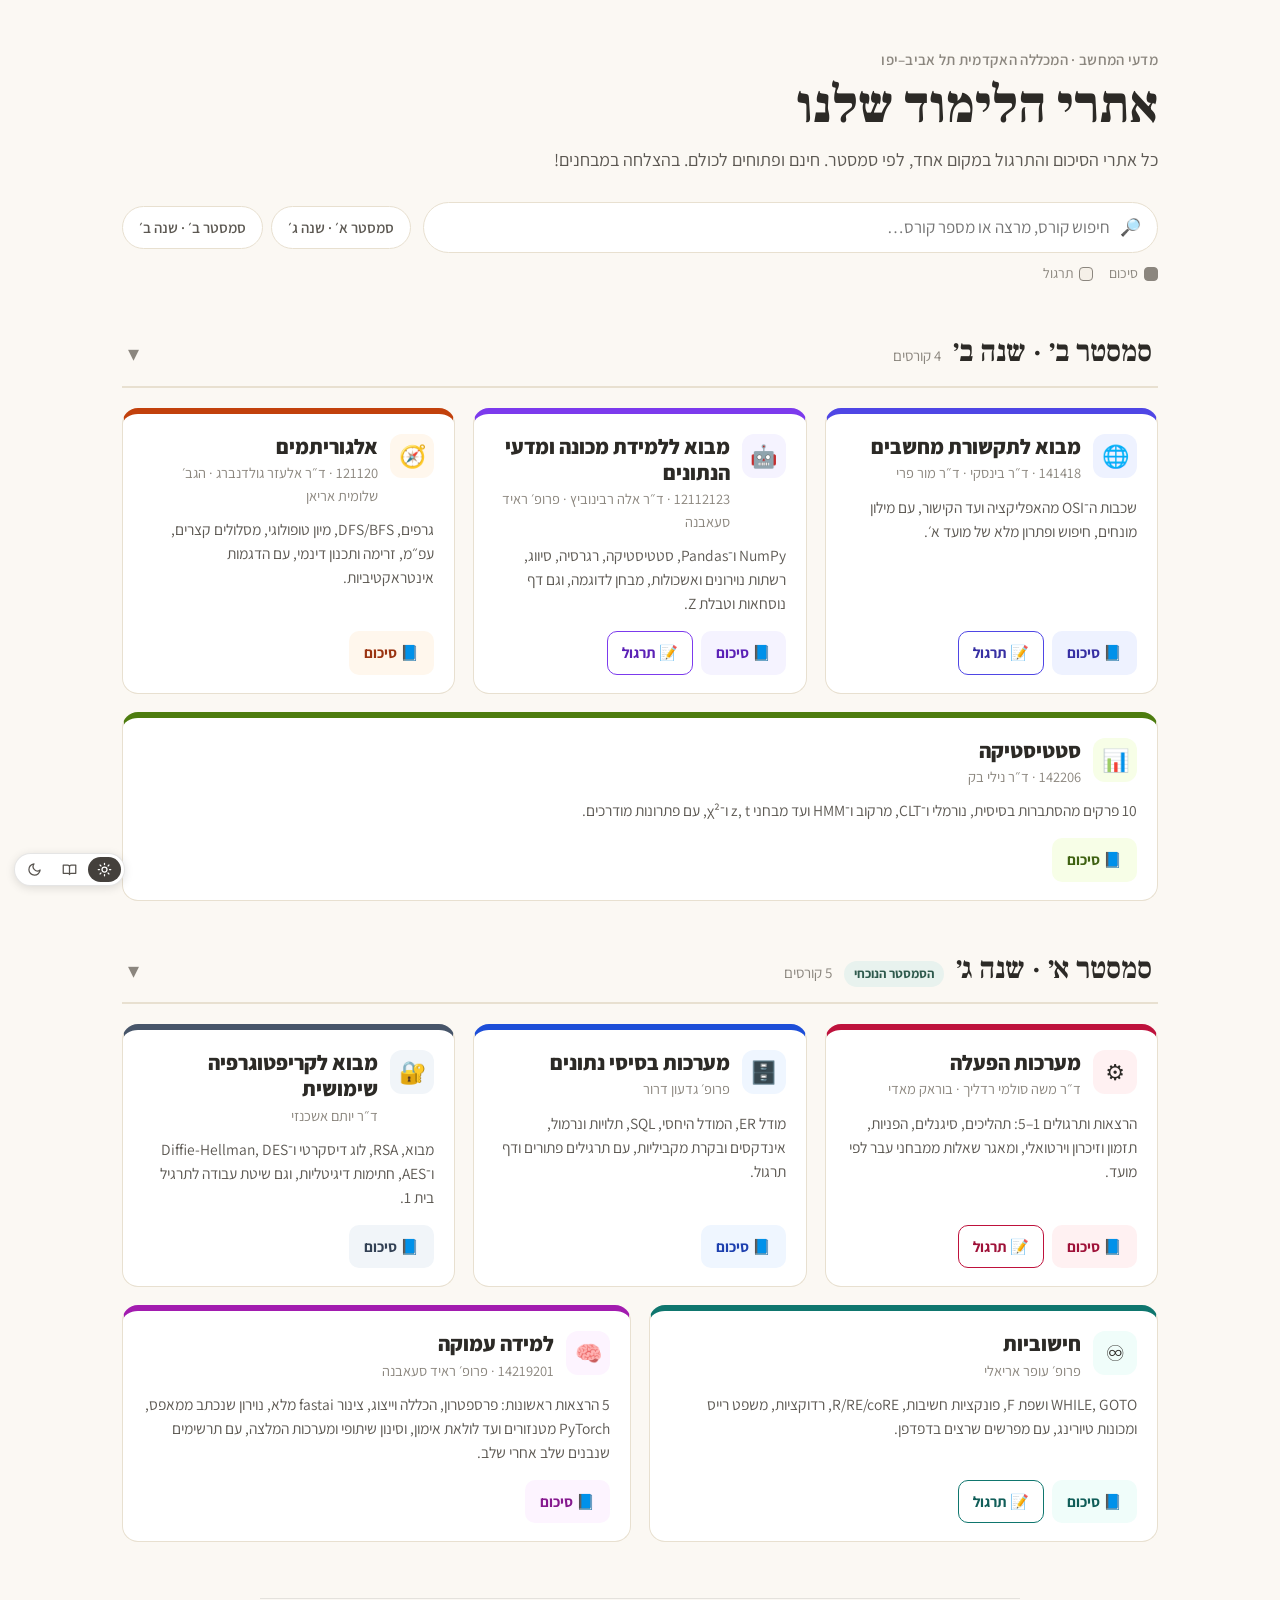
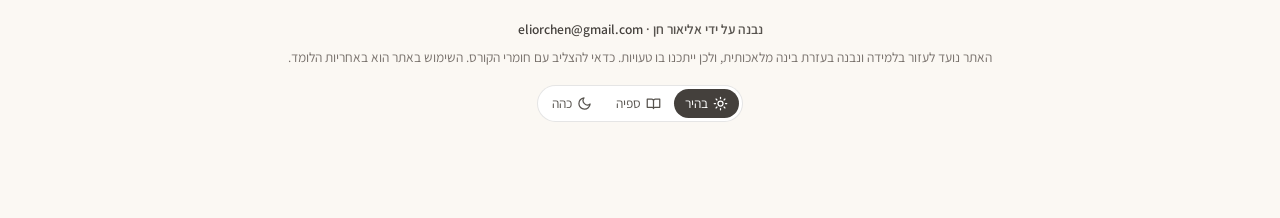
==== commit 36220a29: "Crypto: add chapters 5 (AES) and 6 (digital signatures) to the shared menu and home card Co-Authored" ====
--- a/index.html
+++ b/index.html
@@ -203,10 +203,10 @@
         </div>
       </article>
 
-      <article class="card mta-c-crypto" data-k="קריפטוגרפיה שימושית crypto אשכנזי הצפנה">
+      <article class="card mta-c-crypto" data-k="קריפטוגרפיה שימושית crypto אשכנזי הצפנה AES חתימות">
         <div class="top"><div class="icon">🔐</div>
           <div><h3>מבוא לקריפטוגרפיה שימושית</h3><p class="who">ד״ר יותם אשכנזי</p></div></div>
-        <p class="desc">מבוא, RSA, לוג דיסקרטי ו־Diffie-Hellman, הצפנה סימטרית ו־DES, וגם שיטת עבודה לתרגיל בית 1.</p>
+        <p class="desc">מבוא, RSA, לוג דיסקרטי ו־Diffie-Hellman, DES ו־AES, חתימות דיגיטליות, וגם שיטת עבודה לתרגיל בית 1.</p>
         <div class="links">
           <a class="btn sum" href="https://eliorch.github.io/cryptosum/">📘 סיכום</a>
         </div>
--- a/site-theme.css
+++ b/site-theme.css
@@ -216,6 +216,23 @@
   html.mta-menu-open .mta-scrim{display:block;position:fixed;inset:0;background:rgba(0,0,0,.3);z-index:58}
   html.mta-has-menu body{padding-top:44px!important}
 }
+
+/* fold-away side menu: button beside the course name, and a button to bring it back */
+.mta-menu-head{display:flex;align-items:flex-start;justify-content:space-between;gap:8px}
+.mta-collapse{flex:none;margin-top:2px;width:32px;height:32px;border-radius:8px;border:1px solid rgba(255,255,255,.28);background:rgba(255,255,255,.06);color:#fff;font-size:17px;line-height:1;cursor:pointer}
+.mta-collapse:hover{background:rgba(255,255,255,.16);border-color:var(--mta-hi)}
+.mta-expand{display:none}
+.mta-menu{transition:transform .22s ease}
+html.mta-has-menu body{transition:padding-right .22s ease}
+@media (min-width:901px){
+  html.mta-menu-collapsed .mta-menu{transform:translateX(105%)}
+  html.mta-menu-collapsed.mta-has-menu body{padding-right:0!important}
+  html.mta-menu-collapsed .mta-resize{display:none}
+  html.mta-menu-collapsed .mta-expand{display:block;position:fixed;top:10px;right:10px;z-index:59;border:0;border-radius:10px;padding:8px 14px;cursor:pointer;
+    font:700 14px "Assistant",sans-serif;color:#fff;background:var(--mta-side2);box-shadow:0 2px 10px rgba(0,0,0,.2)}
+  html.mta-menu-collapsed .search-fab{inset-inline-start:22px!important}
+  html.mta-menu-collapsed.mta-has-menu body{padding-top:44px!important}
+}
 /* "go to this chapter's exercise" at the end of a chapter */
 .mta-ex-link{display:flex;flex-wrap:wrap;gap:6px 12px;align-items:center;justify-content:space-between;margin:48px 0 8px;padding:16px 20px;border-radius:14px;
   text-decoration:none;background:var(--mta-acc-soft);border:1px solid color-mix(in srgb,var(--mta-acc) 30%,transparent);color:var(--mta-acc-ink);font-size:16px}
@@ -312,3 +329,34 @@
 .box.lect .box-title::before{content:"";display:inline-block;width:.55em;height:.55em;border-radius:50%;background:currentColor;margin-inline-end:.45em;vertical-align:.08em}
 .box.lect ul{margin:0;padding-inline-start:1.2em}
 .box.lect li{margin:.25em 0}
+
+/* site-wide search (site-search.js): a bar in the menu, a round button when the menu is folded or on a phone */
+.mta-menu-search{display:flex;align-items:center;gap:8px;width:calc(100% - 12px);margin:14px 6px 4px;padding:8px 12px;border-radius:10px;border:1px solid rgba(255,255,255,.28);
+  background:rgba(255,255,255,.08);color:rgba(255,255,255,.85);font:500 14px "Assistant",sans-serif;cursor:pointer;text-align:right}
+.mta-menu-search:hover{background:rgba(255,255,255,.15);border-color:var(--mta-hi)}
+.mta-menu-search span{flex:1}
+.mta-menu-search kbd{font:600 11px "Assistant",sans-serif;padding:1px 6px;border-radius:5px;border:1px solid rgba(255,255,255,.3);color:rgba(255,255,255,.7);direction:ltr}
+.mta-srch-fab{display:none}
+@media (max-width:900px){ .mta-srch-fab{display:flex} .mta-menu-search kbd{display:none} }
+html.mta-menu-collapsed .mta-srch-fab{display:flex}
+.mta-srch-fab{position:fixed;top:calc(10px + env(safe-area-inset-top,0px));right:108px;z-index:59;width:38px;height:34px;align-items:center;justify-content:center;border:0;border-radius:10px;
+  color:#fff;background:var(--mta-side2,#1f2a44);box-shadow:0 2px 10px rgba(0,0,0,.2);cursor:pointer}
+.mta-srch-ov{position:fixed;inset:0;z-index:2000;background:rgba(15,20,35,.45);display:flex;justify-content:center;align-items:flex-start;padding:7vh 12px 12px;font-family:"Assistant",-apple-system,sans-serif}
+.mta-srch-ov[hidden]{display:none}
+.mta-srch-box{width:min(760px,100%);max-height:84vh;display:flex;flex-direction:column;background:#fff;color:#1d2433;border-radius:14px;box-shadow:0 20px 60px rgba(0,0,0,.3);overflow:hidden;text-align:right}
+.mta-srch-top{display:flex;align-items:center;gap:8px;padding:12px 14px;border-bottom:1px solid #e3e6ee;color:#667}
+.mta-srch-in{flex:1;font:inherit;font-size:17px;padding:9px 12px;border:1px solid #d6dbe6;border-radius:10px;background:#fff;color:#1d2433;direction:rtl;outline-color:var(--mta-acc,#3b5bdb)}
+.mta-srch-x{border:none;background:none;font-size:19px;cursor:pointer;color:#889}
+.mta-srch-meta{padding:6px 16px;font-size:13.5px;color:#667}
+.mta-srch-res{list-style:none;margin:0;padding:0 8px 10px;overflow-y:auto}
+.mta-srch-res li a{display:block;padding:9px 10px;border-radius:9px;text-decoration:none;color:#1d2433}
+.mta-srch-res li.on a,.mta-srch-res li a:hover{background:#eef1f7}
+.mta-srch-where{display:block;font-weight:700;font-size:14.5px;color:var(--mta-acc,#3b5bdb)}
+.mta-srch-snip{display:block;font-size:14px;line-height:1.6;overflow-wrap:anywhere}
+.mta-srch-res mark,mark.mta-srch-hit{background:#ffe58a;color:#111;border-radius:3px;padding:0 1px}
+html.mta-srch-open{overflow:hidden}
+html[data-mta-theme="dark"] .mta-srch-box{background:#26241f;color:#e7e5e4}
+html[data-mta-theme="dark"] .mta-srch-in{background:#1c1b18;color:#e7e5e4;border-color:rgba(255,255,255,.18)}
+html[data-mta-theme="dark"] .mta-srch-res li a{color:#e7e5e4}
+html[data-mta-theme="dark"] .mta-srch-res li.on a,html[data-mta-theme="dark"] .mta-srch-res li a:hover{background:rgba(255,255,255,.08)}
+@media print{.mta-srch-fab,.mta-menu-search{display:none}}
